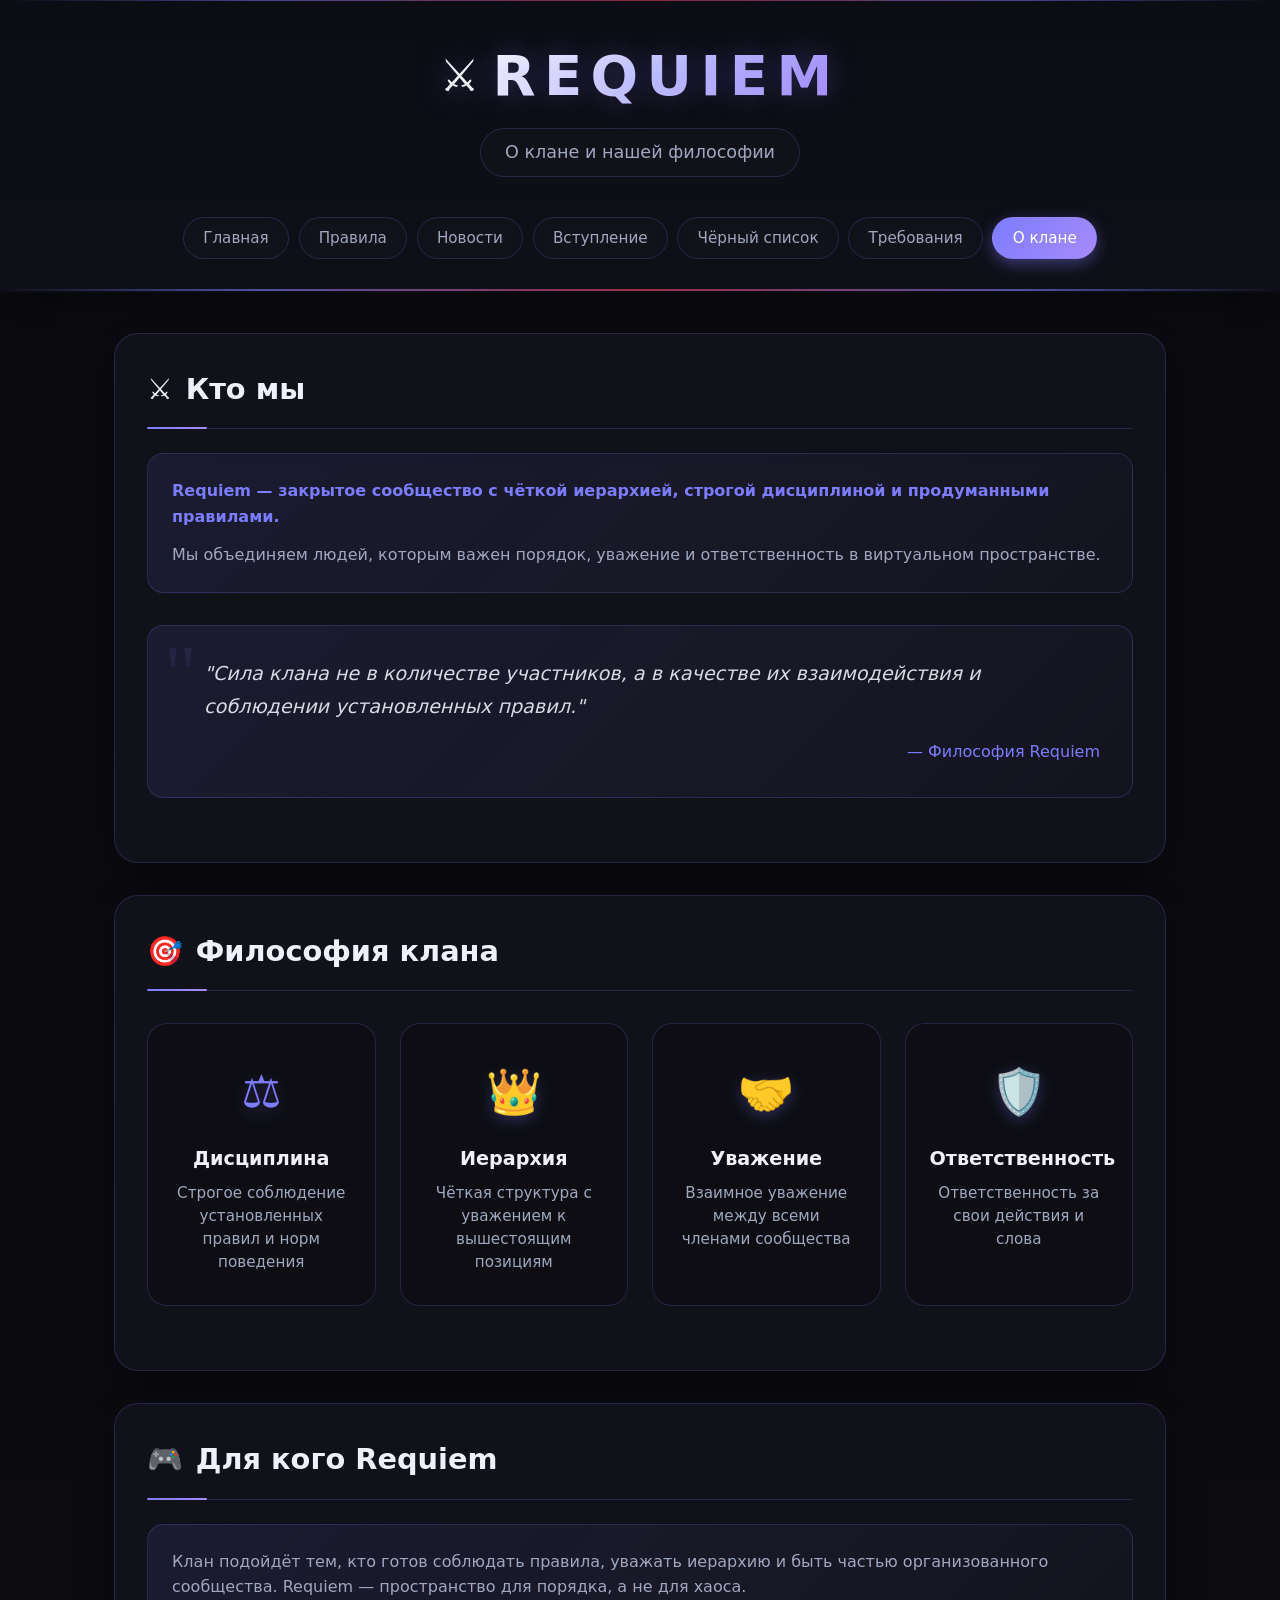
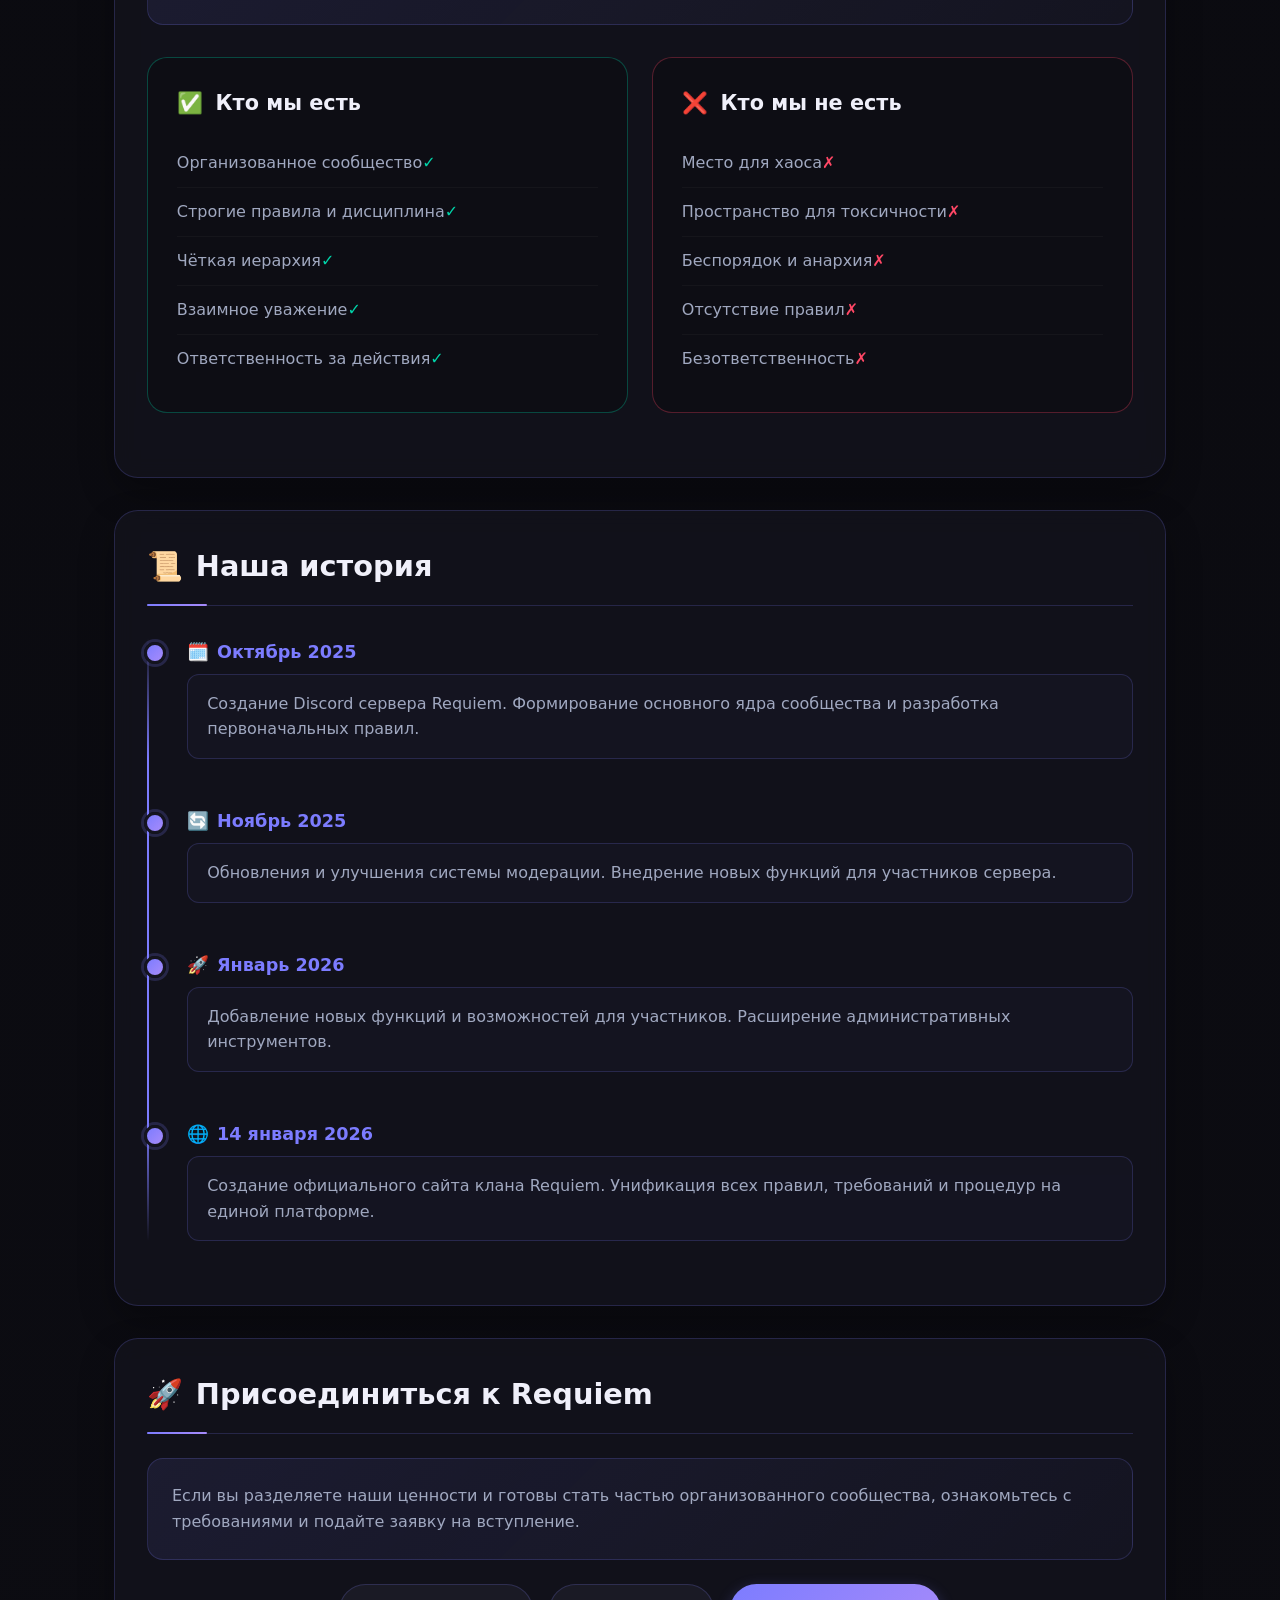
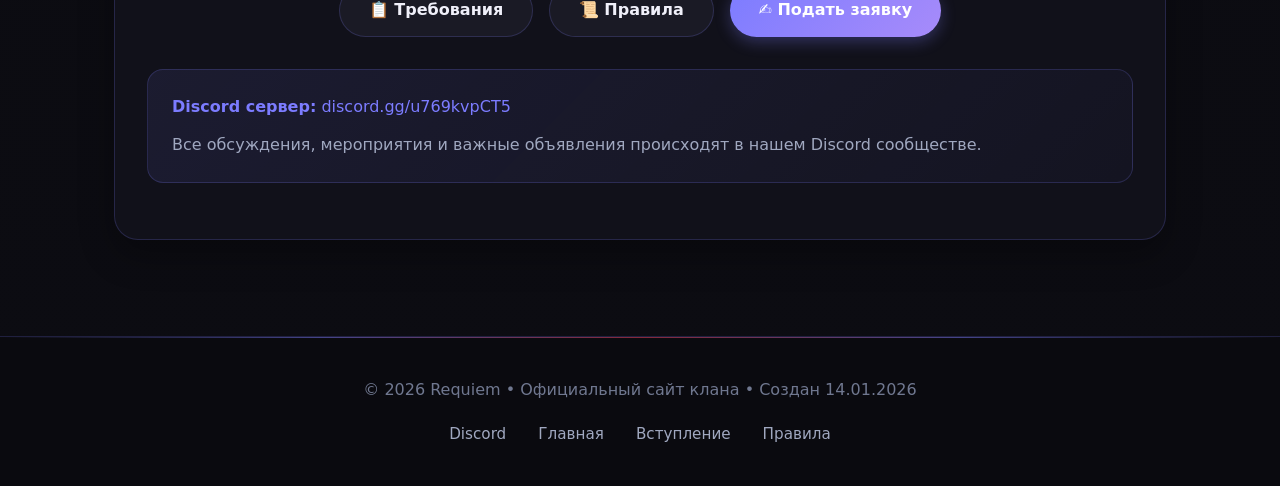
==== about.html @ b2c825d6 "Add files via upload" ====
<!DOCTYPE html>
<html lang="ru">
<head>
  <meta charset="UTF-8" />
  <meta name="viewport" content="width=device-width, initial-scale=1.0" />
  <title>О клане • Requiem</title>
  <meta name="description" content="Информация о клане Requiem" />
  <style>
    /* ===== ОСНОВНЫЕ ПЕРЕМЕННЫЕ ===== */
    :root {
      --bg-primary: #0a0a0f;
      --bg-secondary: #0d0d12;
      --card-bg: #14141f;
      --text-primary: #f0f0fa;
      --text-secondary: #a0a8c0;
      --text-muted: #707890;
      --accent: #7c7cff;
      --accent-hover: #6b6bff;
      --danger: #ff4766;
      --warning: #ffb347;
      --success: #00d4aa;
      --info: #47b5ff;
      --gradient-accent: linear-gradient(135deg, #7c7cff, #a78bfa);
      --gradient-accent-wide: linear-gradient(90deg, #7c7cff, #a78bfa, #ff7cff);
      --border-color: rgba(124, 124, 255, 0.2);
      --border-subtle: rgba(255, 255, 255, 0.05);
    }

    /* ===== СБРОС ===== */
    * {
      margin: 0;
      padding: 0;
      box-sizing: border-box;
    }

    body {
      font-family: 'Inter', system-ui, -apple-system, BlinkMacSystemFont, 'Segoe UI', Roboto, sans-serif;
      background: linear-gradient(180deg, #0a0a0f, #0c0c12);
      color: var(--text-primary);
      line-height: 1.6;
      min-height: 100vh;
    }

    /* ===== УЛУЧШЕННЫЙ HEADER ===== */
    .site-header {
      background: linear-gradient(180deg, #0c0c14 0%, #0f0f18 100%);
      padding: 2.5rem 1rem 2rem;
      position: relative;
      text-align: center;
      border-bottom: 2px solid transparent;
      box-shadow: 0 10px 30px -15px rgba(0, 0, 0, 0.7);
    }

    /* Верхняя линия */
    .site-header::before {
      content: '';
      position: absolute;
      top: 0;
      left: 0;
      right: 0;
      height: 1px;
      background: linear-gradient(90deg, 
        transparent 0%, 
        rgba(124, 124, 255, 0.5) 20%,
        rgba(255, 71, 102, 0.5) 50%,
        rgba(124, 124, 255, 0.5) 80%,
        transparent 100%
      );
      z-index: 2;
    }

    /* Нижняя линия (основная) */
    .site-header::after {
      content: '';
      position: absolute;
      bottom: 0;
      left: 0;
      right: 0;
      height: 2px;
      background: linear-gradient(90deg, 
        transparent 0%,
        #7c7cff 20%,
        #ff4766 50%,
        #7c7cff 80%,
        transparent 100%
      );
      opacity: 0.6;
      z-index: 2;
    }

    .header-content {
      max-width: 1100px;
      margin: 0 auto;
      position: relative;
      z-index: 3;
    }

    .logo-wrapper {
      display: flex;
      align-items: center;
      justify-content: center;
      gap: 0.8rem;
      margin-bottom: 1rem;
    }

    .logo-icon {
      font-size: 2.8rem;
      filter: drop-shadow(0 0 15px rgba(124, 124, 255, 0.5));
      animation: gentleFloat 4s ease-in-out infinite;
    }

    @keyframes gentleFloat {
      0%, 100% { transform: translateY(0); }
      50% { transform: translateY(-5px); }
    }

    .site-title {
      margin: 0;
      font-size: clamp(2.2rem, 8vw, 3.5rem);
      font-weight: 800;
      letter-spacing: 0.15em;
      text-transform: uppercase;
      background: linear-gradient(135deg, #ffffff, #c0c0ff, #a78bfa);
      -webkit-background-clip: text;
      -webkit-text-fill-color: transparent;
      background-clip: text;
      text-shadow: 0 0 30px rgba(124, 124, 255, 0.3);
      line-height: 1.2;
    }

    .header-tagline {
      color: var(--text-secondary);
      font-size: 1.1rem;
      max-width: 600px;
      margin: 0 auto 1.5rem;
      padding: 0.6rem 1.5rem;
      background: rgba(20, 20, 31, 0.6);
      border-radius: 30px;
      border: 1px solid var(--border-color);
      backdrop-filter: blur(5px);
      display: inline-block;
    }

    /* ===== НАВИГАЦИЯ ===== */
    .main-nav {
      display: flex;
      justify-content: center;
      gap: 0.6rem;
      flex-wrap: wrap;
      margin-top: 1rem;
    }

    .nav-link {
      color: var(--text-secondary);
      text-decoration: none;
      padding: 0.5rem 1.2rem;
      border-radius: 25px;
      background: rgba(20, 20, 31, 0.6);
      border: 1px solid var(--border-color);
      font-weight: 500;
      font-size: 0.95rem;
      transition: all 0.2s ease;
      backdrop-filter: blur(5px);
    }

    .nav-link:hover {
      background: rgba(124, 124, 255, 0.15);
      border-color: var(--accent);
      color: white;
      transform: translateY(-2px);
    }

    .nav-link.active {
      background: var(--gradient-accent);
      color: white;
      border-color: transparent;
      box-shadow: 0 5px 15px rgba(124, 124, 255, 0.4);
    }

    /* ===== ОСНОВНОЙ КОНТЕЙНЕР ===== */
    .container {
      max-width: 1100px;
      margin: 0 auto;
      padding: 2.5rem 1.5rem 4rem;
    }

    /* ===== КАРТОЧКИ ===== */
    .card {
      background: rgba(20, 20, 31, 0.7);
      backdrop-filter: blur(10px);
      border-radius: 24px;
      padding: 2rem;
      margin-bottom: 2rem;
      border: 1px solid var(--border-color);
      box-shadow: 0 15px 35px rgba(0, 0, 0, 0.3);
      transition: transform 0.2s ease, box-shadow 0.2s ease;
      position: relative;
      overflow: hidden;
    }

    /* Верхняя линия карточки */
    .card::before {
      content: '';
      position: absolute;
      top: 0;
      left: 0;
      right: 0;
      height: 2px;
      background: var(--gradient-accent);
      opacity: 0;
      transition: opacity 0.2s ease;
    }

    .card:hover {
      transform: translateY(-4px);
      box-shadow: 0 20px 40px rgba(0, 0, 0, 0.4);
      border-color: rgba(124, 124, 255, 0.3);
    }

    .card:hover::before {
      opacity: 1;
    }

    .card-title {
      margin: 0 0 1.5rem 0;
      font-size: 1.8rem;
      display: flex;
      align-items: center;
      gap: 0.8rem;
      padding-bottom: 1rem;
      border-bottom: 1px solid var(--border-color);
      position: relative;
    }

    .card-title::after {
      content: '';
      position: absolute;
      bottom: -1px;
      left: 0;
      width: 60px;
      height: 2px;
      background: var(--gradient-accent);
      border-radius: 2px;
    }

    /* ===== ЦИТАТЫ ===== */
    .quote-box {
      background: linear-gradient(135deg, rgba(124, 124, 255, 0.1), rgba(124, 124, 255, 0.03));
      border-left: 4px solid var(--accent);
      padding: 2rem;
      border-radius: 16px;
      margin: 2rem 0;
      border: 1px solid var(--border-color);
      position: relative;
    }

    .quote-box::before {
      content: '"';
      position: absolute;
      top: 0.5rem;
      left: 1rem;
      font-size: 5rem;
      color: rgba(124, 124, 255, 0.1);
      font-family: Georgia, serif;
      line-height: 1;
    }

    .quote-text {
      color: rgba(240, 240, 250, 0.9);
      line-height: 1.7;
      margin: 0 0 1rem 0;
      font-style: italic;
      font-size: 1.2rem;
      position: relative;
      z-index: 1;
      padding-left: 1.5rem;
    }

    .quote-author {
      color: var(--accent);
      text-align: right;
      margin-top: 0.5rem;
      font-weight: 500;
      display: flex;
      align-items: center;
      justify-content: flex-end;
      gap: 0.5rem;
    }

    /* ===== ЦЕННОСТИ ===== */
    .values-grid {
      display: grid;
      grid-template-columns: repeat(auto-fit, minmax(220px, 1fr));
      gap: 1.5rem;
      margin: 2rem 0;
    }

    .value-item {
      background: rgba(0, 0, 0, 0.2);
      padding: 2rem 1.5rem;
      border-radius: 20px;
      text-align: center;
      border: 1px solid var(--border-color);
      transition: all 0.2s ease;
    }

    .value-item:hover {
      transform: translateY(-5px);
      border-color: var(--accent);
      box-shadow: 0 10px 25px rgba(124, 124, 255, 0.15);
    }

    .value-icon {
      font-size: 2.8rem;
      margin-bottom: 1rem;
      color: var(--accent);
      display: block;
      filter: drop-shadow(0 4px 8px rgba(124, 124, 255, 0.3));
    }

    .value-title {
      font-weight: 600;
      color: var(--text-primary);
      margin-bottom: 0.5rem;
      font-size: 1.2rem;
    }

    .value-description {
      color: var(--text-secondary);
      font-size: 0.95rem;
      margin: 0;
      line-height: 1.5;
    }

    /* ===== ИДЕНТИЧНОСТЬ ===== */
    .identity-lists {
      display: grid;
      grid-template-columns: repeat(auto-fit, minmax(280px, 1fr));
      gap: 1.5rem;
      margin: 2rem 0;
    }

    .identity-section {
      background: rgba(0, 0, 0, 0.2);
      padding: 1.8rem;
      border-radius: 20px;
      border: 1px solid;
      transition: transform 0.2s ease;
    }

    .identity-section:nth-child(1) {
      border-color: rgba(0, 212, 170, 0.3);
    }

    .identity-section:nth-child(2) {
      border-color: rgba(255, 71, 102, 0.3);
    }

    .identity-section:hover {
      transform: translateY(-3px);
    }

    .identity-section-title {
      font-weight: 600;
      color: var(--text-primary);
      margin-bottom: 1.2rem;
      font-size: 1.3rem;
      display: flex;
      align-items: center;
      gap: 0.8rem;
    }

    .identity-list {
      list-style: none;
    }

    .identity-item {
      display: flex;
      align-items: center;
      padding: 0.7rem 0;
      color: var(--text-secondary);
      border-bottom: 1px solid rgba(255, 255, 255, 0.03);
    }

    .identity-item:last-child {
      border-bottom: none;
    }

    .identity-item::after {
      content: '✓';
      color: var(--success);
      margin-right: 0.8rem;
      font-weight: bold;
      font-size: 1rem;
    }

    .identity-item.not::after {
      content: '✗';
      color: var(--danger);
    }

    /* ===== ТАЙМЛАЙН ===== */
    .timeline {
      position: relative;
      padding-left: 2.5rem;
      margin: 2rem 0;
    }

    .timeline::before {
      content: '';
      position: absolute;
      left: 0;
      top: 0;
      bottom: 0;
      width: 2px;
      background: linear-gradient(to bottom, 
        transparent, 
        var(--accent) 20%, 
        var(--accent) 80%, 
        transparent);
      border-radius: 2px;
    }

    .timeline-item {
      position: relative;
      margin-bottom: 2rem;
      padding-bottom: 1rem;
    }

    .timeline-item:last-child {
      margin-bottom: 0;
      padding-bottom: 0;
    }

    .timeline-item::before {
      content: '';
      position: absolute;
      left: -2.7rem;
      top: 0.3rem;
      width: 16px;
      height: 16px;
      background: var(--gradient-accent);
      border-radius: 50%;
      border: 3px solid var(--card-bg);
      box-shadow: 0 0 0 3px rgba(124, 124, 255, 0.2);
    }

    .timeline-date {
      color: var(--accent);
      font-weight: 600;
      margin-bottom: 0.5rem;
      font-size: 1.1rem;
      display: flex;
      align-items: center;
      gap: 0.5rem;
    }

    .timeline-content {
      color: var(--text-secondary);
      line-height: 1.6;
      background: rgba(124, 124, 255, 0.03);
      padding: 1rem 1.2rem;
      border-radius: 12px;
      border: 1px solid var(--border-color);
    }

    /* ===== ИНФО-БЛОКИ ===== */
    .info-box {
      background: linear-gradient(135deg, rgba(124, 124, 255, 0.1), rgba(124, 124, 255, 0.03));
      border-left: 4px solid var(--accent);
      padding: 1.5rem;
      border-radius: 16px;
      margin: 1.5rem 0;
      border: 1px solid var(--border-color);
    }

    .info-box p {
      margin: 0 0 0.8rem 0;
      color: var(--text-secondary);
    }

    .info-box p:last-child {
      margin-bottom: 0;
    }

    .info-box strong {
      color: var(--accent);
    }

    /* ===== КНОПКИ ===== */
    .btn-group {
      display: flex;
      gap: 1rem;
      margin-top: 1.5rem;
      flex-wrap: wrap;
      justify-content: center;
    }

    .btn {
      display: inline-flex;
      align-items: center;
      gap: 0.6rem;
      padding: 0.8rem 1.8rem;
      border-radius: 30px;
      text-decoration: none;
      font-weight: 600;
      transition: all 0.2s ease;
      background: var(--gradient-accent);
      color: white;
      border: none;
      box-shadow: 0 5px 15px rgba(124, 124, 255, 0.3);
    }

    .btn-secondary {
      background: rgba(30, 30, 40, 0.8);
      border: 1px solid var(--border-color);
      box-shadow: none;
      color: var(--text-primary);
    }

    .btn:hover {
      transform: translateY(-2px);
      box-shadow: 0 8px 20px rgba(124, 124, 255, 0.4);
    }

    .btn-secondary:hover {
      background: rgba(124, 124, 255, 0.1);
      border-color: var(--accent);
    }

    /* ===== ПРОГРЕСС-БАР ===== */
    .progress-bar {
      position: fixed;
      top: 0;
      left: 0;
      width: 0%;
      height: 3px;
      background: linear-gradient(90deg, #7c7cff, #ff4766, #7c7cff);
      z-index: 1000;
      transition: width 0.1s ease;
    }

    /* ===== КНОПКА НАВЕРХ ===== */
    .scroll-top {
      position: fixed;
      bottom: 30px;
      right: 30px;
      width: 50px;
      height: 50px;
      background: var(--gradient-accent);
      border-radius: 50%;
      display: flex;
      align-items: center;
      justify-content: center;
      color: white;
      cursor: pointer;
      opacity: 0;
      visibility: hidden;
      transition: all 0.2s ease;
      box-shadow: 0 5px 20px rgba(124, 124, 255, 0.3);
      z-index: 100;
      font-size: 1.3rem;
    }

    .scroll-top.visible {
      opacity: 1;
      visibility: visible;
    }

    .scroll-top:hover {
      transform: scale(1.1);
    }

    /* ===== ФУТЕР ===== */
    .footer {
      text-align: center;
      padding: 2.5rem 1rem;
      border-top: 1px solid var(--border-color);
      background: rgba(10, 10, 15, 0.8);
      backdrop-filter: blur(10px);
      position: relative;
    }

    .footer::before {
      content: '';
      position: absolute;
      top: 0;
      left: 0;
      right: 0;
      height: 1px;
      background: linear-gradient(90deg, 
        transparent, 
        rgba(124, 124, 255, 0.5), 
        rgba(255, 71, 102, 0.5), 
        rgba(124, 124, 255, 0.5), 
        transparent
      );
    }

    .footer-text {
      color: var(--text-muted);
      margin-bottom: 1.2rem;
    }

    .footer-links {
      display: flex;
      justify-content: center;
      gap: 2rem;
      flex-wrap: wrap;
    }

    .footer-link {
      color: var(--text-secondary);
      text-decoration: none;
      transition: color 0.2s ease;
      font-size: 0.95rem;
    }

    .footer-link:hover {
      color: var(--accent);
    }

    /* ===== АНИМАЦИИ ===== */
    @keyframes fadeInUp {
      from {
        opacity: 0;
        transform: translateY(20px);
      }
      to {
        opacity: 1;
        transform: translateY(0);
      }
    }

    .fade-in {
      opacity: 0;
      animation: fadeInUp 0.6s ease forwards;
    }

    .delay-1 { animation-delay: 0.1s; }
    .delay-2 { animation-delay: 0.2s; }
    .delay-3 { animation-delay: 0.3s; }
    .delay-4 { animation-delay: 0.4s; }
    .delay-5 { animation-delay: 0.5s; }

    /* ===== МЕДИА-ЗАПРОСЫ ===== */
    @media (max-width: 768px) {
      .site-header {
        padding: 2rem 1rem 1.5rem;
      }

      .logo-icon {
        font-size: 2.2rem;
      }

      .site-title {
        font-size: 2.2rem;
      }

      .header-tagline {
        font-size: 1rem;
        padding: 0.5rem 1rem;
      }

      .nav-link {
        padding: 0.4rem 0.9rem;
        font-size: 0.85rem;
      }

      .container {
        padding: 1.5rem 1rem 3rem;
      }

      .card {
        padding: 1.5rem;
      }

      .card-title {
        font-size: 1.5rem;
      }

      .values-grid {
        grid-template-columns: 1fr;
      }

      .identity-lists {
        grid-template-columns: 1fr;
      }

      .timeline {
        padding-left: 2rem;
      }

      .timeline-item::before {
        left: -2.2rem;
        width: 14px;
        height: 14px;
      }

      .btn-group {
        flex-direction: column;
        align-items: stretch;
      }

      .btn {
        justify-content: center;
      }

      .scroll-top {
        bottom: 20px;
        right: 20px;
        width: 45px;
        height: 45px;
        font-size: 1.2rem;
      }
    }

    @media (max-width: 480px) {
      .site-title {
        font-size: 1.8rem;
        letter-spacing: 0.1em;
      }

      .logo-icon {
        font-size: 2rem;
      }

      .nav-link {
        padding: 0.3rem 0.7rem;
        font-size: 0.75rem;
      }

      .quote-text {
        font-size: 1rem;
        padding-left: 1rem;
      }

      .value-icon {
        font-size: 2.4rem;
      }
    }
  </style>
</head>
<body>
  <!-- Прогресс-бар -->
  <div class="progress-bar" id="progressBar"></div>

  <!-- Кнопка наверх -->
  <div class="scroll-top" id="scrollTop" onclick="scrollToTop()">
    ↑
  </div>

  <!-- ШАПКА -->
  <header class="site-header">
    <div class="header-content">
      <div class="logo-wrapper">
        <span class="logo-icon">⚔️</span>
        <h1 class="site-title">REQUIEM</h1>
      </div>
      
      <div class="header-tagline">
        О клане и нашей философии
      </div>
      
      <nav class="main-nav">
        <a href="index.html" class="nav-link">Главная</a>
        <a href="rules.html" class="nav-link">Правила</a>
        <a href="news.html" class="nav-link">Новости</a>
        <a href="join.html" class="nav-link">Вступление</a>
        <a href="blacklist.html" class="nav-link">Чёрный список</a>
        <a href="requirements.html" class="nav-link">Требования</a>
        <a href="about.html" class="nav-link active">О клане</a>
      </nav>
    </div>
  </header>

  <!-- ОСНОВНОЙ КОНТЕНТ -->
  <main class="container">
    <!-- Кто мы -->
    <section class="card fade-in delay-1">
      <h2 class="card-title">
        <span>⚔️</span>
        Кто мы
      </h2>
      
      <div class="info-box">
        <p><strong>Requiem — закрытое сообщество с чёткой иерархией, строгой дисциплиной и продуманными правилами.</strong></p>
        <p>Мы объединяем людей, которым важен порядок, уважение и ответственность в виртуальном пространстве.</p>
      </div>
      
      <div class="quote-box">
        <p class="quote-text">
          "Сила клана не в количестве участников, а в качестве их взаимодействия и соблюдении установленных правил."
        </p>
        <div class="quote-author">— Философия Requiem</div>
      </div>
    </section>

    <!-- Философия клана -->
    <section class="card fade-in delay-2">
      <h2 class="card-title">
        <span>🎯</span>
        Философия клана
      </h2>
      
      <div class="values-grid">
        <div class="value-item">
          <span class="value-icon">⚖️</span>
          <div class="value-title">Дисциплина</div>
          <p class="value-description">Строгое соблюдение установленных правил и норм поведения</p>
        </div>
        
        <div class="value-item">
          <span class="value-icon">👑</span>
          <div class="value-title">Иерархия</div>
          <p class="value-description">Чёткая структура с уважением к вышестоящим позициям</p>
        </div>
        
        <div class="value-item">
          <span class="value-icon">🤝</span>
          <div class="value-title">Уважение</div>
          <p class="value-description">Взаимное уважение между всеми членами сообщества</p>
        </div>
        
        <div class="value-item">
          <span class="value-icon">🛡️</span>
          <div class="value-title">Ответственность</div>
          <p class="value-description">Ответственность за свои действия и слова</p>
        </div>
      </div>
    </section>

    <!-- Для кого Requiem -->
    <section class="card fade-in delay-3">
      <h2 class="card-title">
        <span>🎮</span>
        Для кого Requiem
      </h2>
      
      <div class="info-box">
        <p>Клан подойдёт тем, кто готов соблюдать правила, уважать иерархию и быть частью организованного сообщества. Requiem — пространство для порядка, а не для хаоса.</p>
      </div>
      
      <div class="identity-lists">
        <div class="identity-section">
          <div class="identity-section-title">
            <span style="color: var(--success);">✅</span>
            Кто мы есть
          </div>
          <ul class="identity-list">
            <li class="identity-item">Организованное сообщество</li>
            <li class="identity-item">Строгие правила и дисциплина</li>
            <li class="identity-item">Чёткая иерархия</li>
            <li class="identity-item">Взаимное уважение</li>
            <li class="identity-item">Ответственность за действия</li>
          </ul>
        </div>
        
        <div class="identity-section">
          <div class="identity-section-title">
            <span style="color: var(--danger);">❌</span>
            Кто мы не есть
          </div>
          <ul class="identity-list">
            <li class="identity-item not">Место для хаоса</li>
            <li class="identity-item not">Пространство для токсичности</li>
            <li class="identity-item not">Беспорядок и анархия</li>
            <li class="identity-item not">Отсутствие правил</li>
            <li class="identity-item not">Безответственность</li>
          </ul>
        </div>
      </div>
    </section>

    <!-- История клана -->
    <section class="card fade-in delay-4">
      <h2 class="card-title">
        <span>📜</span>
        Наша история
      </h2>
      
      <div class="timeline">
        <div class="timeline-item">
          <div class="timeline-date">
            <span>🗓️</span>
            Октябрь 2025
          </div>
          <div class="timeline-content">Создание Discord сервера Requiem. Формирование основного ядра сообщества и разработка первоначальных правил.</div>
        </div>
        
        <div class="timeline-item">
          <div class="timeline-date">
            <span>🔄</span>
            Ноябрь 2025
          </div>
          <div class="timeline-content">Обновления и улучшения системы модерации. Внедрение новых функций для участников сервера.</div>
        </div>
        
        <div class="timeline-item">
          <div class="timeline-date">
            <span>🚀</span>
            Январь 2026
          </div>
          <div class="timeline-content">Добавление новых функций и возможностей для участников. Расширение административных инструментов.</div>
        </div>
        
        <div class="timeline-item">
          <div class="timeline-date">
            <span>🌐</span>
            14 января 2026
          </div>
          <div class="timeline-content">Создание официального сайта клана Requiem. Унификация всех правил, требований и процедур на единой платформе.</div>
        </div>
      </div>
    </section>

    <!-- Присоединиться -->
    <section class="card fade-in delay-5">
      <h2 class="card-title">
        <span>🚀</span>
        Присоединиться к Requiem
      </h2>
      
      <div class="info-box">
        <p>Если вы разделяете наши ценности и готовы стать частью организованного сообщества, ознакомьтесь с требованиями и подайте заявку на вступление.</p>
      </div>
      
      <div class="btn-group">
        <a href="requirements.html" class="btn-secondary btn">
          📋 Требования
        </a>
        
        <a href="rules.html" class="btn-secondary btn">
          📜 Правила
        </a>
        
        <a href="join.html" class="btn">
          ✍️ Подать заявку
        </a>
      </div>
      
      <div class="info-box" style="margin-top: 2rem;">
        <p><strong>Discord сервер:</strong> <a href="https://discord.gg/u769kvpCT5" target="_blank" style="color: var(--accent); text-decoration: none;">discord.gg/u769kvpCT5</a></p>
        <p>Все обсуждения, мероприятия и важные объявления происходят в нашем Discord сообществе.</p>
      </div>
    </section>
  </main>

  <!-- ФУТЕР -->
  <footer class="footer">
    <div class="footer-text">
      © 2026 Requiem • Официальный сайт клана • Создан 14.01.2026
    </div>
    <div class="footer-links">
      <a href="https://discord.gg/u769kvpCT5" target="_blank" class="footer-link">Discord</a>
      <a href="index.html" class="footer-link">Главная</a>
      <a href="join.html" class="footer-link">Вступление</a>
      <a href="rules.html" class="footer-link">Правила</a>
    </div>
  </footer>

  <script>
    // Прогресс-бар
    const progressBar = document.getElementById('progressBar');
    const scrollTop = document.getElementById('scrollTop');
    
    window.addEventListener('scroll', () => {
      const winScroll = document.documentElement.scrollTop;
      const height = document.documentElement.scrollHeight - document.documentElement.clientHeight;
      const scrolled = (winScroll / height) * 100;
      
      progressBar.style.width = scrolled + '%';
      
      // Кнопка наверх
      if (winScroll > 300) {
        scrollTop.classList.add('visible');
      } else {
        scrollTop.classList.remove('visible');
      }
    });

    // Прокрутка наверх
    function scrollToTop() {
      window.scrollTo({
        top: 0,
        behavior: 'smooth'
      });
    }

    // Анимация таймлайна при скролле
    const timelineItems = document.querySelectorAll('.timeline-item');
    
    const observer = new IntersectionObserver((entries) => {
      entries.forEach(entry => {
        if (entry.isIntersecting) {
          entry.target.style.opacity = '1';
          entry.target.style.transform = 'translateX(0)';
        }
      });
    }, { threshold: 0.2 });

    timelineItems.forEach(item => {
      item.style.opacity = '0';
      item.style.transform = 'translateX(-10px)';
      item.style.transition = 'all 0.4s ease';
      observer.observe(item);
    });

    // Подсветка активной ссылки
    document.addEventListener('DOMContentLoaded', () => {
      const currentPage = window.location.pathname.split('/').pop() || 'about.html';
      const navLinks = document.querySelectorAll('.nav-link');
      
      navLinks.forEach(link => {
        if (link.getAttribute('href') === currentPage) {
          link.classList.add('active');
        }
      });
    });
  </script>
</body>
</html>
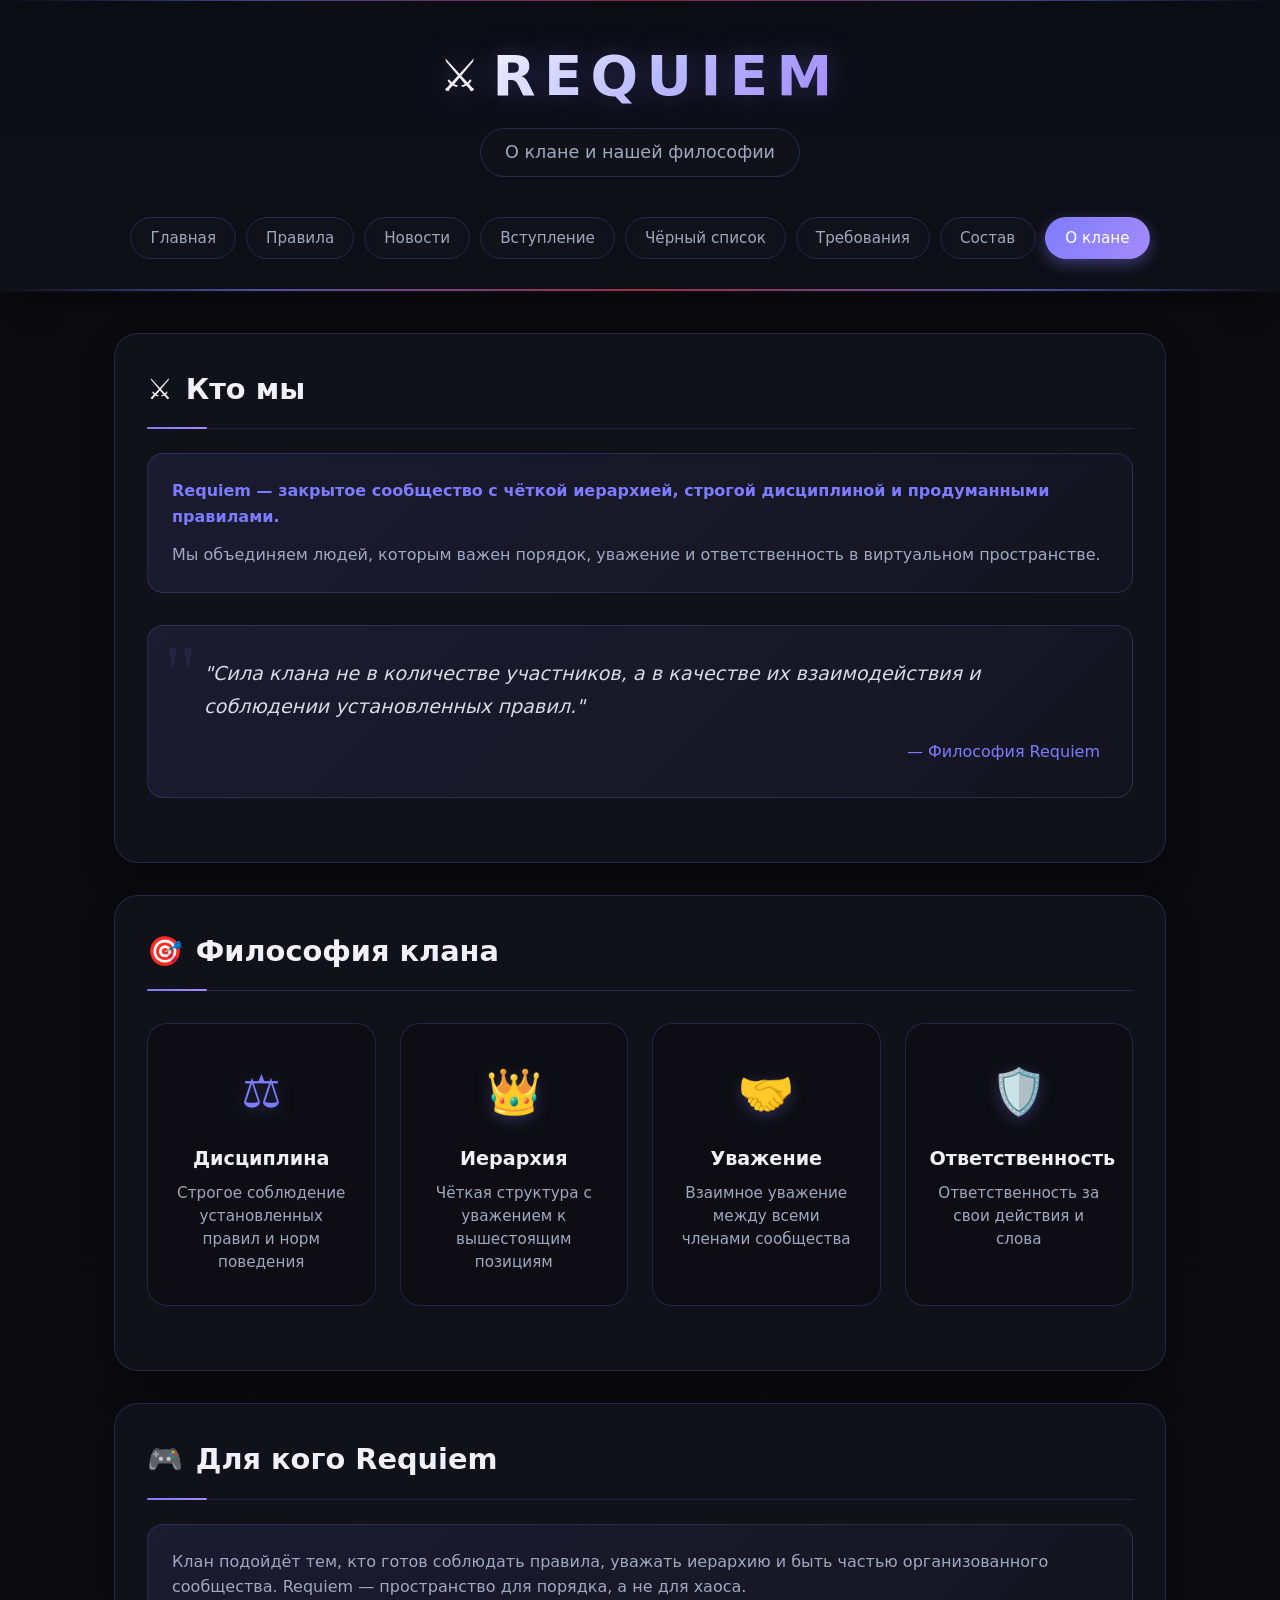
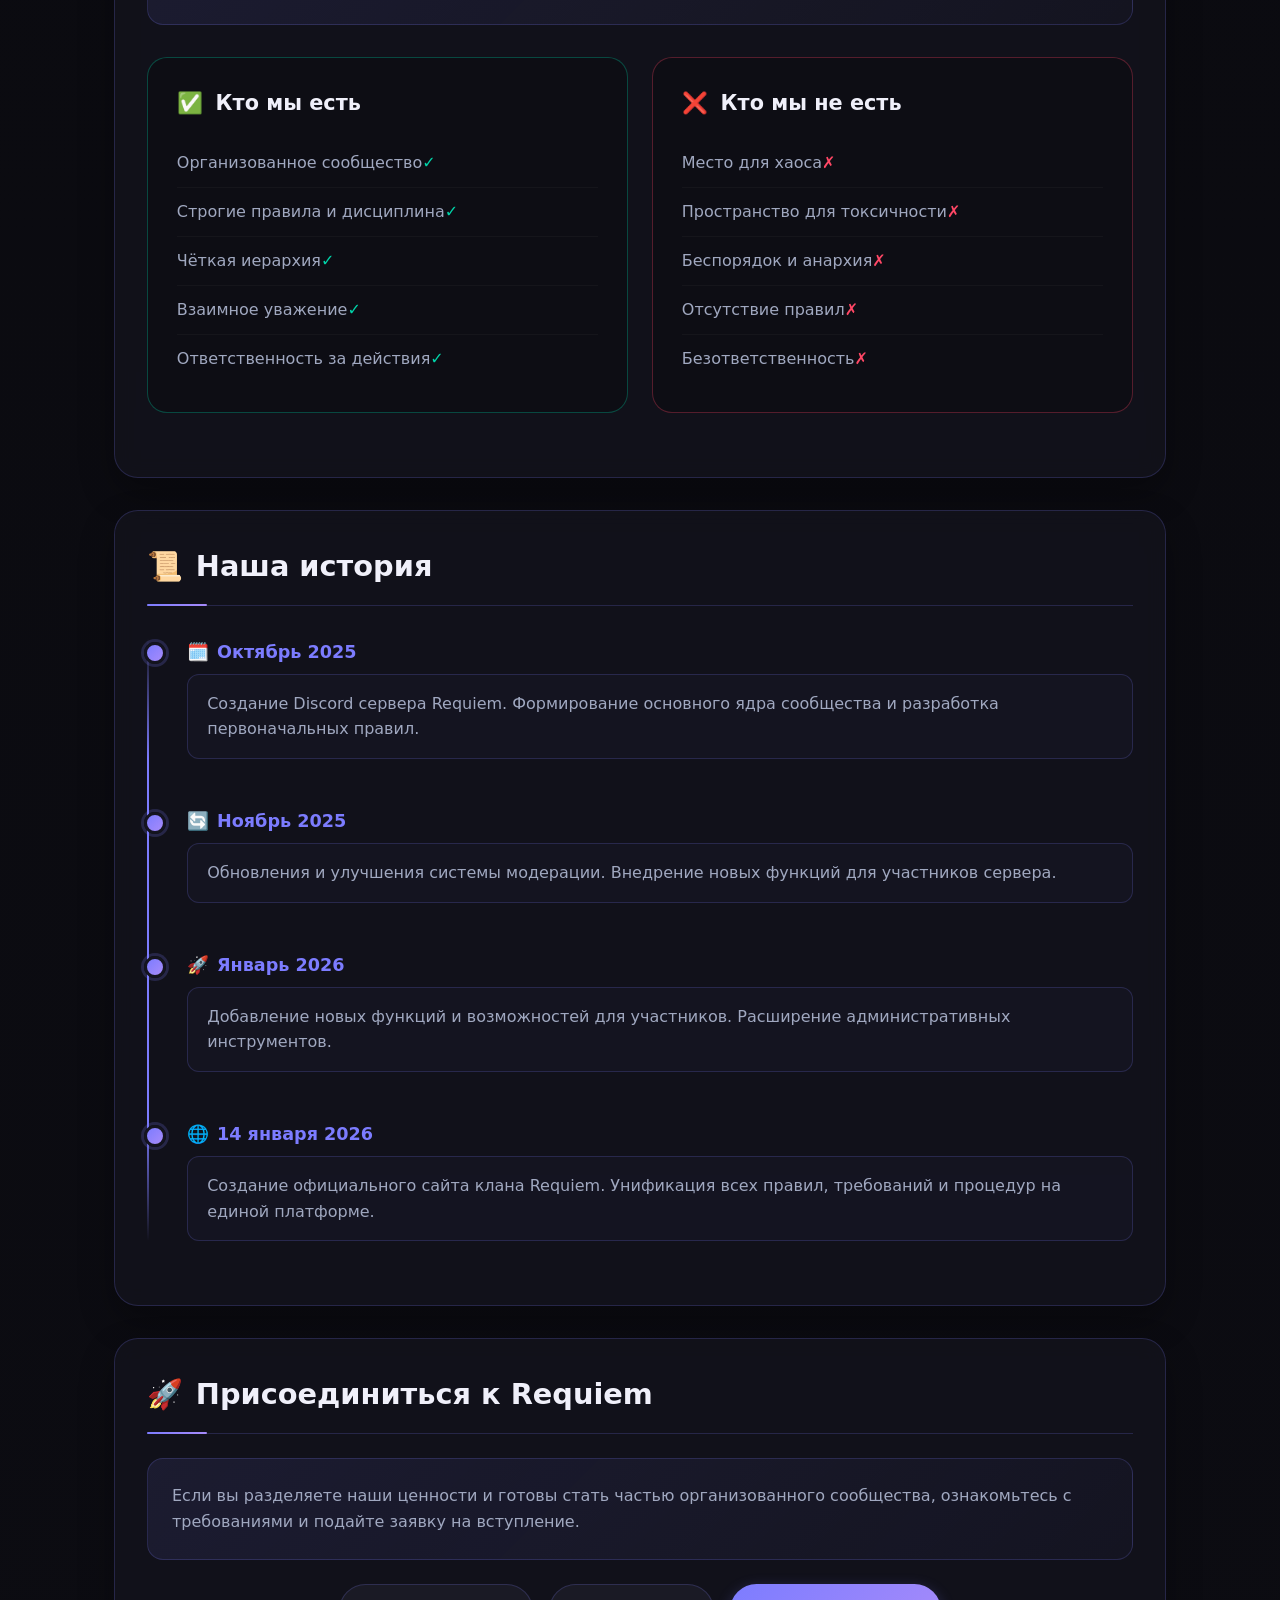
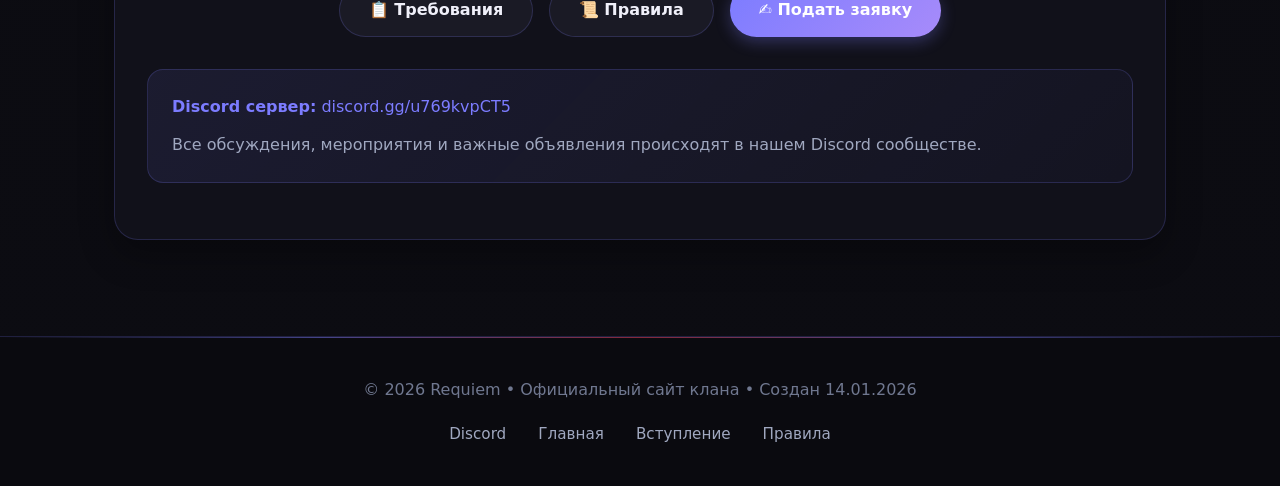
==== commit f51e0fa6: "Add files via upload" ====
--- a/about.html
+++ b/about.html
@@ -1,1022 +1,1023 @@
-<!DOCTYPE html>
-<html lang="ru">
-<head>
-  <meta charset="UTF-8" />
-  <meta name="viewport" content="width=device-width, initial-scale=1.0" />
-  <title>О клане • Requiem</title>
-  <meta name="description" content="Информация о клане Requiem" />
-  <style>
-    /* ===== ОСНОВНЫЕ ПЕРЕМЕННЫЕ ===== */
-    :root {
-      --bg-primary: #0a0a0f;
-      --bg-secondary: #0d0d12;
-      --card-bg: #14141f;
-      --text-primary: #f0f0fa;
-      --text-secondary: #a0a8c0;
-      --text-muted: #707890;
-      --accent: #7c7cff;
-      --accent-hover: #6b6bff;
-      --danger: #ff4766;
-      --warning: #ffb347;
-      --success: #00d4aa;
-      --info: #47b5ff;
-      --gradient-accent: linear-gradient(135deg, #7c7cff, #a78bfa);
-      --gradient-accent-wide: linear-gradient(90deg, #7c7cff, #a78bfa, #ff7cff);
-      --border-color: rgba(124, 124, 255, 0.2);
-      --border-subtle: rgba(255, 255, 255, 0.05);
-    }
-
-    /* ===== СБРОС ===== */
-    * {
-      margin: 0;
-      padding: 0;
-      box-sizing: border-box;
-    }
-
-    body {
-      font-family: 'Inter', system-ui, -apple-system, BlinkMacSystemFont, 'Segoe UI', Roboto, sans-serif;
-      background: linear-gradient(180deg, #0a0a0f, #0c0c12);
-      color: var(--text-primary);
-      line-height: 1.6;
-      min-height: 100vh;
-    }
-
-    /* ===== УЛУЧШЕННЫЙ HEADER ===== */
-    .site-header {
-      background: linear-gradient(180deg, #0c0c14 0%, #0f0f18 100%);
-      padding: 2.5rem 1rem 2rem;
-      position: relative;
-      text-align: center;
-      border-bottom: 2px solid transparent;
-      box-shadow: 0 10px 30px -15px rgba(0, 0, 0, 0.7);
-    }
-
-    /* Верхняя линия */
-    .site-header::before {
-      content: '';
-      position: absolute;
-      top: 0;
-      left: 0;
-      right: 0;
-      height: 1px;
-      background: linear-gradient(90deg, 
-        transparent 0%, 
-        rgba(124, 124, 255, 0.5) 20%,
-        rgba(255, 71, 102, 0.5) 50%,
-        rgba(124, 124, 255, 0.5) 80%,
-        transparent 100%
-      );
-      z-index: 2;
-    }
-
-    /* Нижняя линия (основная) */
-    .site-header::after {
-      content: '';
-      position: absolute;
-      bottom: 0;
-      left: 0;
-      right: 0;
-      height: 2px;
-      background: linear-gradient(90deg, 
-        transparent 0%,
-        #7c7cff 20%,
-        #ff4766 50%,
-        #7c7cff 80%,
-        transparent 100%
-      );
-      opacity: 0.6;
-      z-index: 2;
-    }
-
-    .header-content {
-      max-width: 1100px;
-      margin: 0 auto;
-      position: relative;
-      z-index: 3;
-    }
-
-    .logo-wrapper {
-      display: flex;
-      align-items: center;
-      justify-content: center;
-      gap: 0.8rem;
-      margin-bottom: 1rem;
-    }
-
-    .logo-icon {
-      font-size: 2.8rem;
-      filter: drop-shadow(0 0 15px rgba(124, 124, 255, 0.5));
-      animation: gentleFloat 4s ease-in-out infinite;
-    }
-
-    @keyframes gentleFloat {
-      0%, 100% { transform: translateY(0); }
-      50% { transform: translateY(-5px); }
-    }
-
-    .site-title {
-      margin: 0;
-      font-size: clamp(2.2rem, 8vw, 3.5rem);
-      font-weight: 800;
-      letter-spacing: 0.15em;
-      text-transform: uppercase;
-      background: linear-gradient(135deg, #ffffff, #c0c0ff, #a78bfa);
-      -webkit-background-clip: text;
-      -webkit-text-fill-color: transparent;
-      background-clip: text;
-      text-shadow: 0 0 30px rgba(124, 124, 255, 0.3);
-      line-height: 1.2;
-    }
-
-    .header-tagline {
-      color: var(--text-secondary);
-      font-size: 1.1rem;
-      max-width: 600px;
-      margin: 0 auto 1.5rem;
-      padding: 0.6rem 1.5rem;
-      background: rgba(20, 20, 31, 0.6);
-      border-radius: 30px;
-      border: 1px solid var(--border-color);
-      backdrop-filter: blur(5px);
-      display: inline-block;
-    }
-
-    /* ===== НАВИГАЦИЯ ===== */
-    .main-nav {
-      display: flex;
-      justify-content: center;
-      gap: 0.6rem;
-      flex-wrap: wrap;
-      margin-top: 1rem;
-    }
-
-    .nav-link {
-      color: var(--text-secondary);
-      text-decoration: none;
-      padding: 0.5rem 1.2rem;
-      border-radius: 25px;
-      background: rgba(20, 20, 31, 0.6);
-      border: 1px solid var(--border-color);
-      font-weight: 500;
-      font-size: 0.95rem;
-      transition: all 0.2s ease;
-      backdrop-filter: blur(5px);
-    }
-
-    .nav-link:hover {
-      background: rgba(124, 124, 255, 0.15);
-      border-color: var(--accent);
-      color: white;
-      transform: translateY(-2px);
-    }
-
-    .nav-link.active {
-      background: var(--gradient-accent);
-      color: white;
-      border-color: transparent;
-      box-shadow: 0 5px 15px rgba(124, 124, 255, 0.4);
-    }
-
-    /* ===== ОСНОВНОЙ КОНТЕЙНЕР ===== */
-    .container {
-      max-width: 1100px;
-      margin: 0 auto;
-      padding: 2.5rem 1.5rem 4rem;
-    }
-
-    /* ===== КАРТОЧКИ ===== */
-    .card {
-      background: rgba(20, 20, 31, 0.7);
-      backdrop-filter: blur(10px);
-      border-radius: 24px;
-      padding: 2rem;
-      margin-bottom: 2rem;
-      border: 1px solid var(--border-color);
-      box-shadow: 0 15px 35px rgba(0, 0, 0, 0.3);
-      transition: transform 0.2s ease, box-shadow 0.2s ease;
-      position: relative;
-      overflow: hidden;
-    }
-
-    /* Верхняя линия карточки */
-    .card::before {
-      content: '';
-      position: absolute;
-      top: 0;
-      left: 0;
-      right: 0;
-      height: 2px;
-      background: var(--gradient-accent);
-      opacity: 0;
-      transition: opacity 0.2s ease;
-    }
-
-    .card:hover {
-      transform: translateY(-4px);
-      box-shadow: 0 20px 40px rgba(0, 0, 0, 0.4);
-      border-color: rgba(124, 124, 255, 0.3);
-    }
-
-    .card:hover::before {
-      opacity: 1;
-    }
-
-    .card-title {
-      margin: 0 0 1.5rem 0;
-      font-size: 1.8rem;
-      display: flex;
-      align-items: center;
-      gap: 0.8rem;
-      padding-bottom: 1rem;
-      border-bottom: 1px solid var(--border-color);
-      position: relative;
-    }
-
-    .card-title::after {
-      content: '';
-      position: absolute;
-      bottom: -1px;
-      left: 0;
-      width: 60px;
-      height: 2px;
-      background: var(--gradient-accent);
-      border-radius: 2px;
-    }
-
-    /* ===== ЦИТАТЫ ===== */
-    .quote-box {
-      background: linear-gradient(135deg, rgba(124, 124, 255, 0.1), rgba(124, 124, 255, 0.03));
-      border-left: 4px solid var(--accent);
-      padding: 2rem;
-      border-radius: 16px;
-      margin: 2rem 0;
-      border: 1px solid var(--border-color);
-      position: relative;
-    }
-
-    .quote-box::before {
-      content: '"';
-      position: absolute;
-      top: 0.5rem;
-      left: 1rem;
-      font-size: 5rem;
-      color: rgba(124, 124, 255, 0.1);
-      font-family: Georgia, serif;
-      line-height: 1;
-    }
-
-    .quote-text {
-      color: rgba(240, 240, 250, 0.9);
-      line-height: 1.7;
-      margin: 0 0 1rem 0;
-      font-style: italic;
-      font-size: 1.2rem;
-      position: relative;
-      z-index: 1;
-      padding-left: 1.5rem;
-    }
-
-    .quote-author {
-      color: var(--accent);
-      text-align: right;
-      margin-top: 0.5rem;
-      font-weight: 500;
-      display: flex;
-      align-items: center;
-      justify-content: flex-end;
-      gap: 0.5rem;
-    }
-
-    /* ===== ЦЕННОСТИ ===== */
-    .values-grid {
-      display: grid;
-      grid-template-columns: repeat(auto-fit, minmax(220px, 1fr));
-      gap: 1.5rem;
-      margin: 2rem 0;
-    }
-
-    .value-item {
-      background: rgba(0, 0, 0, 0.2);
-      padding: 2rem 1.5rem;
-      border-radius: 20px;
-      text-align: center;
-      border: 1px solid var(--border-color);
-      transition: all 0.2s ease;
-    }
-
-    .value-item:hover {
-      transform: translateY(-5px);
-      border-color: var(--accent);
-      box-shadow: 0 10px 25px rgba(124, 124, 255, 0.15);
-    }
-
-    .value-icon {
-      font-size: 2.8rem;
-      margin-bottom: 1rem;
-      color: var(--accent);
-      display: block;
-      filter: drop-shadow(0 4px 8px rgba(124, 124, 255, 0.3));
-    }
-
-    .value-title {
-      font-weight: 600;
-      color: var(--text-primary);
-      margin-bottom: 0.5rem;
-      font-size: 1.2rem;
-    }
-
-    .value-description {
-      color: var(--text-secondary);
-      font-size: 0.95rem;
-      margin: 0;
-      line-height: 1.5;
-    }
-
-    /* ===== ИДЕНТИЧНОСТЬ ===== */
-    .identity-lists {
-      display: grid;
-      grid-template-columns: repeat(auto-fit, minmax(280px, 1fr));
-      gap: 1.5rem;
-      margin: 2rem 0;
-    }
-
-    .identity-section {
-      background: rgba(0, 0, 0, 0.2);
-      padding: 1.8rem;
-      border-radius: 20px;
-      border: 1px solid;
-      transition: transform 0.2s ease;
-    }
-
-    .identity-section:nth-child(1) {
-      border-color: rgba(0, 212, 170, 0.3);
-    }
-
-    .identity-section:nth-child(2) {
-      border-color: rgba(255, 71, 102, 0.3);
-    }
-
-    .identity-section:hover {
-      transform: translateY(-3px);
-    }
-
-    .identity-section-title {
-      font-weight: 600;
-      color: var(--text-primary);
-      margin-bottom: 1.2rem;
-      font-size: 1.3rem;
-      display: flex;
-      align-items: center;
-      gap: 0.8rem;
-    }
-
-    .identity-list {
-      list-style: none;
-    }
-
-    .identity-item {
-      display: flex;
-      align-items: center;
-      padding: 0.7rem 0;
-      color: var(--text-secondary);
-      border-bottom: 1px solid rgba(255, 255, 255, 0.03);
-    }
-
-    .identity-item:last-child {
-      border-bottom: none;
-    }
-
-    .identity-item::after {
-      content: '✓';
-      color: var(--success);
-      margin-right: 0.8rem;
-      font-weight: bold;
-      font-size: 1rem;
-    }
-
-    .identity-item.not::after {
-      content: '✗';
-      color: var(--danger);
-    }
-
-    /* ===== ТАЙМЛАЙН ===== */
-    .timeline {
-      position: relative;
-      padding-left: 2.5rem;
-      margin: 2rem 0;
-    }
-
-    .timeline::before {
-      content: '';
-      position: absolute;
-      left: 0;
-      top: 0;
-      bottom: 0;
-      width: 2px;
-      background: linear-gradient(to bottom, 
-        transparent, 
-        var(--accent) 20%, 
-        var(--accent) 80%, 
-        transparent);
-      border-radius: 2px;
-    }
-
-    .timeline-item {
-      position: relative;
-      margin-bottom: 2rem;
-      padding-bottom: 1rem;
-    }
-
-    .timeline-item:last-child {
-      margin-bottom: 0;
-      padding-bottom: 0;
-    }
-
-    .timeline-item::before {
-      content: '';
-      position: absolute;
-      left: -2.7rem;
-      top: 0.3rem;
-      width: 16px;
-      height: 16px;
-      background: var(--gradient-accent);
-      border-radius: 50%;
-      border: 3px solid var(--card-bg);
-      box-shadow: 0 0 0 3px rgba(124, 124, 255, 0.2);
-    }
-
-    .timeline-date {
-      color: var(--accent);
-      font-weight: 600;
-      margin-bottom: 0.5rem;
-      font-size: 1.1rem;
-      display: flex;
-      align-items: center;
-      gap: 0.5rem;
-    }
-
-    .timeline-content {
-      color: var(--text-secondary);
-      line-height: 1.6;
-      background: rgba(124, 124, 255, 0.03);
-      padding: 1rem 1.2rem;
-      border-radius: 12px;
-      border: 1px solid var(--border-color);
-    }
-
-    /* ===== ИНФО-БЛОКИ ===== */
-    .info-box {
-      background: linear-gradient(135deg, rgba(124, 124, 255, 0.1), rgba(124, 124, 255, 0.03));
-      border-left: 4px solid var(--accent);
-      padding: 1.5rem;
-      border-radius: 16px;
-      margin: 1.5rem 0;
-      border: 1px solid var(--border-color);
-    }
-
-    .info-box p {
-      margin: 0 0 0.8rem 0;
-      color: var(--text-secondary);
-    }
-
-    .info-box p:last-child {
-      margin-bottom: 0;
-    }
-
-    .info-box strong {
-      color: var(--accent);
-    }
-
-    /* ===== КНОПКИ ===== */
-    .btn-group {
-      display: flex;
-      gap: 1rem;
-      margin-top: 1.5rem;
-      flex-wrap: wrap;
-      justify-content: center;
-    }
-
-    .btn {
-      display: inline-flex;
-      align-items: center;
-      gap: 0.6rem;
-      padding: 0.8rem 1.8rem;
-      border-radius: 30px;
-      text-decoration: none;
-      font-weight: 600;
-      transition: all 0.2s ease;
-      background: var(--gradient-accent);
-      color: white;
-      border: none;
-      box-shadow: 0 5px 15px rgba(124, 124, 255, 0.3);
-    }
-
-    .btn-secondary {
-      background: rgba(30, 30, 40, 0.8);
-      border: 1px solid var(--border-color);
-      box-shadow: none;
-      color: var(--text-primary);
-    }
-
-    .btn:hover {
-      transform: translateY(-2px);
-      box-shadow: 0 8px 20px rgba(124, 124, 255, 0.4);
-    }
-
-    .btn-secondary:hover {
-      background: rgba(124, 124, 255, 0.1);
-      border-color: var(--accent);
-    }
-
-    /* ===== ПРОГРЕСС-БАР ===== */
-    .progress-bar {
-      position: fixed;
-      top: 0;
-      left: 0;
-      width: 0%;
-      height: 3px;
-      background: linear-gradient(90deg, #7c7cff, #ff4766, #7c7cff);
-      z-index: 1000;
-      transition: width 0.1s ease;
-    }
-
-    /* ===== КНОПКА НАВЕРХ ===== */
-    .scroll-top {
-      position: fixed;
-      bottom: 30px;
-      right: 30px;
-      width: 50px;
-      height: 50px;
-      background: var(--gradient-accent);
-      border-radius: 50%;
-      display: flex;
-      align-items: center;
-      justify-content: center;
-      color: white;
-      cursor: pointer;
-      opacity: 0;
-      visibility: hidden;
-      transition: all 0.2s ease;
-      box-shadow: 0 5px 20px rgba(124, 124, 255, 0.3);
-      z-index: 100;
-      font-size: 1.3rem;
-    }
-
-    .scroll-top.visible {
-      opacity: 1;
-      visibility: visible;
-    }
-
-    .scroll-top:hover {
-      transform: scale(1.1);
-    }
-
-    /* ===== ФУТЕР ===== */
-    .footer {
-      text-align: center;
-      padding: 2.5rem 1rem;
-      border-top: 1px solid var(--border-color);
-      background: rgba(10, 10, 15, 0.8);
-      backdrop-filter: blur(10px);
-      position: relative;
-    }
-
-    .footer::before {
-      content: '';
-      position: absolute;
-      top: 0;
-      left: 0;
-      right: 0;
-      height: 1px;
-      background: linear-gradient(90deg, 
-        transparent, 
-        rgba(124, 124, 255, 0.5), 
-        rgba(255, 71, 102, 0.5), 
-        rgba(124, 124, 255, 0.5), 
-        transparent
-      );
-    }
-
-    .footer-text {
-      color: var(--text-muted);
-      margin-bottom: 1.2rem;
-    }
-
-    .footer-links {
-      display: flex;
-      justify-content: center;
-      gap: 2rem;
-      flex-wrap: wrap;
-    }
-
-    .footer-link {
-      color: var(--text-secondary);
-      text-decoration: none;
-      transition: color 0.2s ease;
-      font-size: 0.95rem;
-    }
-
-    .footer-link:hover {
-      color: var(--accent);
-    }
-
-    /* ===== АНИМАЦИИ ===== */
-    @keyframes fadeInUp {
-      from {
-        opacity: 0;
-        transform: translateY(20px);
-      }
-      to {
-        opacity: 1;
-        transform: translateY(0);
-      }
-    }
-
-    .fade-in {
-      opacity: 0;
-      animation: fadeInUp 0.6s ease forwards;
-    }
-
-    .delay-1 { animation-delay: 0.1s; }
-    .delay-2 { animation-delay: 0.2s; }
-    .delay-3 { animation-delay: 0.3s; }
-    .delay-4 { animation-delay: 0.4s; }
-    .delay-5 { animation-delay: 0.5s; }
-
-    /* ===== МЕДИА-ЗАПРОСЫ ===== */
-    @media (max-width: 768px) {
-      .site-header {
-        padding: 2rem 1rem 1.5rem;
-      }
-
-      .logo-icon {
-        font-size: 2.2rem;
-      }
-
-      .site-title {
-        font-size: 2.2rem;
-      }
-
-      .header-tagline {
-        font-size: 1rem;
-        padding: 0.5rem 1rem;
-      }
-
-      .nav-link {
-        padding: 0.4rem 0.9rem;
-        font-size: 0.85rem;
-      }
-
-      .container {
-        padding: 1.5rem 1rem 3rem;
-      }
-
-      .card {
-        padding: 1.5rem;
-      }
-
-      .card-title {
-        font-size: 1.5rem;
-      }
-
-      .values-grid {
-        grid-template-columns: 1fr;
-      }
-
-      .identity-lists {
-        grid-template-columns: 1fr;
-      }
-
-      .timeline {
-        padding-left: 2rem;
-      }
-
-      .timeline-item::before {
-        left: -2.2rem;
-        width: 14px;
-        height: 14px;
-      }
-
-      .btn-group {
-        flex-direction: column;
-        align-items: stretch;
-      }
-
-      .btn {
-        justify-content: center;
-      }
-
-      .scroll-top {
-        bottom: 20px;
-        right: 20px;
-        width: 45px;
-        height: 45px;
-        font-size: 1.2rem;
-      }
-    }
-
-    @media (max-width: 480px) {
-      .site-title {
-        font-size: 1.8rem;
-        letter-spacing: 0.1em;
-      }
-
-      .logo-icon {
-        font-size: 2rem;
-      }
-
-      .nav-link {
-        padding: 0.3rem 0.7rem;
-        font-size: 0.75rem;
-      }
-
-      .quote-text {
-        font-size: 1rem;
-        padding-left: 1rem;
-      }
-
-      .value-icon {
-        font-size: 2.4rem;
-      }
-    }
-  </style>
-</head>
-<body>
-  <!-- Прогресс-бар -->
-  <div class="progress-bar" id="progressBar"></div>
-
-  <!-- Кнопка наверх -->
-  <div class="scroll-top" id="scrollTop" onclick="scrollToTop()">
-    ↑
-  </div>
-
-  <!-- ШАПКА -->
-  <header class="site-header">
-    <div class="header-content">
-      <div class="logo-wrapper">
-        <span class="logo-icon">⚔️</span>
-        <h1 class="site-title">REQUIEM</h1>
-      </div>
-      
-      <div class="header-tagline">
-        О клане и нашей философии
-      </div>
-      
-      <nav class="main-nav">
-        <a href="index.html" class="nav-link">Главная</a>
-        <a href="rules.html" class="nav-link">Правила</a>
-        <a href="news.html" class="nav-link">Новости</a>
-        <a href="join.html" class="nav-link">Вступление</a>
-        <a href="blacklist.html" class="nav-link">Чёрный список</a>
-        <a href="requirements.html" class="nav-link">Требования</a>
-        <a href="about.html" class="nav-link active">О клане</a>
-      </nav>
-    </div>
-  </header>
-
-  <!-- ОСНОВНОЙ КОНТЕНТ -->
-  <main class="container">
-    <!-- Кто мы -->
-    <section class="card fade-in delay-1">
-      <h2 class="card-title">
-        <span>⚔️</span>
-        Кто мы
-      </h2>
-      
-      <div class="info-box">
-        <p><strong>Requiem — закрытое сообщество с чёткой иерархией, строгой дисциплиной и продуманными правилами.</strong></p>
-        <p>Мы объединяем людей, которым важен порядок, уважение и ответственность в виртуальном пространстве.</p>
-      </div>
-      
-      <div class="quote-box">
-        <p class="quote-text">
-          "Сила клана не в количестве участников, а в качестве их взаимодействия и соблюдении установленных правил."
-        </p>
-        <div class="quote-author">— Философия Requiem</div>
-      </div>
-    </section>
-
-    <!-- Философия клана -->
-    <section class="card fade-in delay-2">
-      <h2 class="card-title">
-        <span>🎯</span>
-        Философия клана
-      </h2>
-      
-      <div class="values-grid">
-        <div class="value-item">
-          <span class="value-icon">⚖️</span>
-          <div class="value-title">Дисциплина</div>
-          <p class="value-description">Строгое соблюдение установленных правил и норм поведения</p>
-        </div>
-        
-        <div class="value-item">
-          <span class="value-icon">👑</span>
-          <div class="value-title">Иерархия</div>
-          <p class="value-description">Чёткая структура с уважением к вышестоящим позициям</p>
-        </div>
-        
-        <div class="value-item">
-          <span class="value-icon">🤝</span>
-          <div class="value-title">Уважение</div>
-          <p class="value-description">Взаимное уважение между всеми членами сообщества</p>
-        </div>
-        
-        <div class="value-item">
-          <span class="value-icon">🛡️</span>
-          <div class="value-title">Ответственность</div>
-          <p class="value-description">Ответственность за свои действия и слова</p>
-        </div>
-      </div>
-    </section>
-
-    <!-- Для кого Requiem -->
-    <section class="card fade-in delay-3">
-      <h2 class="card-title">
-        <span>🎮</span>
-        Для кого Requiem
-      </h2>
-      
-      <div class="info-box">
-        <p>Клан подойдёт тем, кто готов соблюдать правила, уважать иерархию и быть частью организованного сообщества. Requiem — пространство для порядка, а не для хаоса.</p>
-      </div>
-      
-      <div class="identity-lists">
-        <div class="identity-section">
-          <div class="identity-section-title">
-            <span style="color: var(--success);">✅</span>
-            Кто мы есть
-          </div>
-          <ul class="identity-list">
-            <li class="identity-item">Организованное сообщество</li>
-            <li class="identity-item">Строгие правила и дисциплина</li>
-            <li class="identity-item">Чёткая иерархия</li>
-            <li class="identity-item">Взаимное уважение</li>
-            <li class="identity-item">Ответственность за действия</li>
-          </ul>
-        </div>
-        
-        <div class="identity-section">
-          <div class="identity-section-title">
-            <span style="color: var(--danger);">❌</span>
-            Кто мы не есть
-          </div>
-          <ul class="identity-list">
-            <li class="identity-item not">Место для хаоса</li>
-            <li class="identity-item not">Пространство для токсичности</li>
-            <li class="identity-item not">Беспорядок и анархия</li>
-            <li class="identity-item not">Отсутствие правил</li>
-            <li class="identity-item not">Безответственность</li>
-          </ul>
-        </div>
-      </div>
-    </section>
-
-    <!-- История клана -->
-    <section class="card fade-in delay-4">
-      <h2 class="card-title">
-        <span>📜</span>
-        Наша история
-      </h2>
-      
-      <div class="timeline">
-        <div class="timeline-item">
-          <div class="timeline-date">
-            <span>🗓️</span>
-            Октябрь 2025
-          </div>
-          <div class="timeline-content">Создание Discord сервера Requiem. Формирование основного ядра сообщества и разработка первоначальных правил.</div>
-        </div>
-        
-        <div class="timeline-item">
-          <div class="timeline-date">
-            <span>🔄</span>
-            Ноябрь 2025
-          </div>
-          <div class="timeline-content">Обновления и улучшения системы модерации. Внедрение новых функций для участников сервера.</div>
-        </div>
-        
-        <div class="timeline-item">
-          <div class="timeline-date">
-            <span>🚀</span>
-            Январь 2026
-          </div>
-          <div class="timeline-content">Добавление новых функций и возможностей для участников. Расширение административных инструментов.</div>
-        </div>
-        
-        <div class="timeline-item">
-          <div class="timeline-date">
-            <span>🌐</span>
-            14 января 2026
-          </div>
-          <div class="timeline-content">Создание официального сайта клана Requiem. Унификация всех правил, требований и процедур на единой платформе.</div>
-        </div>
-      </div>
-    </section>
-
-    <!-- Присоединиться -->
-    <section class="card fade-in delay-5">
-      <h2 class="card-title">
-        <span>🚀</span>
-        Присоединиться к Requiem
-      </h2>
-      
-      <div class="info-box">
-        <p>Если вы разделяете наши ценности и готовы стать частью организованного сообщества, ознакомьтесь с требованиями и подайте заявку на вступление.</p>
-      </div>
-      
-      <div class="btn-group">
-        <a href="requirements.html" class="btn-secondary btn">
-          📋 Требования
-        </a>
-        
-        <a href="rules.html" class="btn-secondary btn">
-          📜 Правила
-        </a>
-        
-        <a href="join.html" class="btn">
-          ✍️ Подать заявку
-        </a>
-      </div>
-      
-      <div class="info-box" style="margin-top: 2rem;">
-        <p><strong>Discord сервер:</strong> <a href="https://discord.gg/u769kvpCT5" target="_blank" style="color: var(--accent); text-decoration: none;">discord.gg/u769kvpCT5</a></p>
-        <p>Все обсуждения, мероприятия и важные объявления происходят в нашем Discord сообществе.</p>
-      </div>
-    </section>
-  </main>
-
-  <!-- ФУТЕР -->
-  <footer class="footer">
-    <div class="footer-text">
-      © 2026 Requiem • Официальный сайт клана • Создан 14.01.2026
-    </div>
-    <div class="footer-links">
-      <a href="https://discord.gg/u769kvpCT5" target="_blank" class="footer-link">Discord</a>
-      <a href="index.html" class="footer-link">Главная</a>
-      <a href="join.html" class="footer-link">Вступление</a>
-      <a href="rules.html" class="footer-link">Правила</a>
-    </div>
-  </footer>
-
-  <script>
-    // Прогресс-бар
-    const progressBar = document.getElementById('progressBar');
-    const scrollTop = document.getElementById('scrollTop');
-    
-    window.addEventListener('scroll', () => {
-      const winScroll = document.documentElement.scrollTop;
-      const height = document.documentElement.scrollHeight - document.documentElement.clientHeight;
-      const scrolled = (winScroll / height) * 100;
-      
-      progressBar.style.width = scrolled + '%';
-      
-      // Кнопка наверх
-      if (winScroll > 300) {
-        scrollTop.classList.add('visible');
-      } else {
-        scrollTop.classList.remove('visible');
-      }
-    });
-
-    // Прокрутка наверх
-    function scrollToTop() {
-      window.scrollTo({
-        top: 0,
-        behavior: 'smooth'
-      });
-    }
-
-    // Анимация таймлайна при скролле
-    const timelineItems = document.querySelectorAll('.timeline-item');
-    
-    const observer = new IntersectionObserver((entries) => {
-      entries.forEach(entry => {
-        if (entry.isIntersecting) {
-          entry.target.style.opacity = '1';
-          entry.target.style.transform = 'translateX(0)';
-        }
-      });
-    }, { threshold: 0.2 });
-
-    timelineItems.forEach(item => {
-      item.style.opacity = '0';
-      item.style.transform = 'translateX(-10px)';
-      item.style.transition = 'all 0.4s ease';
-      observer.observe(item);
-    });
-
-    // Подсветка активной ссылки
-    document.addEventListener('DOMContentLoaded', () => {
-      const currentPage = window.location.pathname.split('/').pop() || 'about.html';
-      const navLinks = document.querySelectorAll('.nav-link');
-      
-      navLinks.forEach(link => {
-        if (link.getAttribute('href') === currentPage) {
-          link.classList.add('active');
-        }
-      });
-    });
-  </script>
-</body>
-</html>
+<!DOCTYPE html>
+<html lang="ru">
+<head>
+  <meta charset="UTF-8" />
+  <meta name="viewport" content="width=device-width, initial-scale=1.0" />
+  <title>О клане • Requiem</title>
+  <meta name="description" content="Информация о клане Requiem" />
+  <style>
+    /* ===== ОСНОВНЫЕ ПЕРЕМЕННЫЕ ===== */
+    :root {
+      --bg-primary: #0a0a0f;
+      --bg-secondary: #0d0d12;
+      --card-bg: #14141f;
+      --text-primary: #f0f0fa;
+      --text-secondary: #a0a8c0;
+      --text-muted: #707890;
+      --accent: #7c7cff;
+      --accent-hover: #6b6bff;
+      --danger: #ff4766;
+      --warning: #ffb347;
+      --success: #00d4aa;
+      --info: #47b5ff;
+      --gradient-accent: linear-gradient(135deg, #7c7cff, #a78bfa);
+      --gradient-accent-wide: linear-gradient(90deg, #7c7cff, #a78bfa, #ff7cff);
+      --border-color: rgba(124, 124, 255, 0.2);
+      --border-subtle: rgba(255, 255, 255, 0.05);
+    }
+
+    /* ===== СБРОС ===== */
+    * {
+      margin: 0;
+      padding: 0;
+      box-sizing: border-box;
+    }
+
+    body {
+      font-family: 'Inter', system-ui, -apple-system, BlinkMacSystemFont, 'Segoe UI', Roboto, sans-serif;
+      background: linear-gradient(180deg, #0a0a0f, #0c0c12);
+      color: var(--text-primary);
+      line-height: 1.6;
+      min-height: 100vh;
+    }
+
+    /* ===== УЛУЧШЕННЫЙ HEADER ===== */
+    .site-header {
+      background: linear-gradient(180deg, #0c0c14 0%, #0f0f18 100%);
+      padding: 2.5rem 1rem 2rem;
+      position: relative;
+      text-align: center;
+      border-bottom: 2px solid transparent;
+      box-shadow: 0 10px 30px -15px rgba(0, 0, 0, 0.7);
+    }
+
+    /* Верхняя линия */
+    .site-header::before {
+      content: '';
+      position: absolute;
+      top: 0;
+      left: 0;
+      right: 0;
+      height: 1px;
+      background: linear-gradient(90deg, 
+        transparent 0%, 
+        rgba(124, 124, 255, 0.5) 20%,
+        rgba(255, 71, 102, 0.5) 50%,
+        rgba(124, 124, 255, 0.5) 80%,
+        transparent 100%
+      );
+      z-index: 2;
+    }
+
+    /* Нижняя линия (основная) */
+    .site-header::after {
+      content: '';
+      position: absolute;
+      bottom: 0;
+      left: 0;
+      right: 0;
+      height: 2px;
+      background: linear-gradient(90deg, 
+        transparent 0%,
+        #7c7cff 20%,
+        #ff4766 50%,
+        #7c7cff 80%,
+        transparent 100%
+      );
+      opacity: 0.6;
+      z-index: 2;
+    }
+
+    .header-content {
+      max-width: 1100px;
+      margin: 0 auto;
+      position: relative;
+      z-index: 3;
+    }
+
+    .logo-wrapper {
+      display: flex;
+      align-items: center;
+      justify-content: center;
+      gap: 0.8rem;
+      margin-bottom: 1rem;
+    }
+
+    .logo-icon {
+      font-size: 2.8rem;
+      filter: drop-shadow(0 0 15px rgba(124, 124, 255, 0.5));
+      animation: gentleFloat 4s ease-in-out infinite;
+    }
+
+    @keyframes gentleFloat {
+      0%, 100% { transform: translateY(0); }
+      50% { transform: translateY(-5px); }
+    }
+
+    .site-title {
+      margin: 0;
+      font-size: clamp(2.2rem, 8vw, 3.5rem);
+      font-weight: 800;
+      letter-spacing: 0.15em;
+      text-transform: uppercase;
+      background: linear-gradient(135deg, #ffffff, #c0c0ff, #a78bfa);
+      -webkit-background-clip: text;
+      -webkit-text-fill-color: transparent;
+      background-clip: text;
+      text-shadow: 0 0 30px rgba(124, 124, 255, 0.3);
+      line-height: 1.2;
+    }
+
+    .header-tagline {
+      color: var(--text-secondary);
+      font-size: 1.1rem;
+      max-width: 600px;
+      margin: 0 auto 1.5rem;
+      padding: 0.6rem 1.5rem;
+      background: rgba(20, 20, 31, 0.6);
+      border-radius: 30px;
+      border: 1px solid var(--border-color);
+      backdrop-filter: blur(5px);
+      display: inline-block;
+    }
+
+    /* ===== НАВИГАЦИЯ ===== */
+    .main-nav {
+      display: flex;
+      justify-content: center;
+      gap: 0.6rem;
+      flex-wrap: wrap;
+      margin-top: 1rem;
+    }
+
+    .nav-link {
+      color: var(--text-secondary);
+      text-decoration: none;
+      padding: 0.5rem 1.2rem;
+      border-radius: 25px;
+      background: rgba(20, 20, 31, 0.6);
+      border: 1px solid var(--border-color);
+      font-weight: 500;
+      font-size: 0.95rem;
+      transition: all 0.2s ease;
+      backdrop-filter: blur(5px);
+    }
+
+    .nav-link:hover {
+      background: rgba(124, 124, 255, 0.15);
+      border-color: var(--accent);
+      color: white;
+      transform: translateY(-2px);
+    }
+
+    .nav-link.active {
+      background: var(--gradient-accent);
+      color: white;
+      border-color: transparent;
+      box-shadow: 0 5px 15px rgba(124, 124, 255, 0.4);
+    }
+
+    /* ===== ОСНОВНОЙ КОНТЕЙНЕР ===== */
+    .container {
+      max-width: 1100px;
+      margin: 0 auto;
+      padding: 2.5rem 1.5rem 4rem;
+    }
+
+    /* ===== КАРТОЧКИ ===== */
+    .card {
+      background: rgba(20, 20, 31, 0.7);
+      backdrop-filter: blur(10px);
+      border-radius: 24px;
+      padding: 2rem;
+      margin-bottom: 2rem;
+      border: 1px solid var(--border-color);
+      box-shadow: 0 15px 35px rgba(0, 0, 0, 0.3);
+      transition: transform 0.2s ease, box-shadow 0.2s ease;
+      position: relative;
+      overflow: hidden;
+    }
+
+    /* Верхняя линия карточки */
+    .card::before {
+      content: '';
+      position: absolute;
+      top: 0;
+      left: 0;
+      right: 0;
+      height: 2px;
+      background: var(--gradient-accent);
+      opacity: 0;
+      transition: opacity 0.2s ease;
+    }
+
+    .card:hover {
+      transform: translateY(-4px);
+      box-shadow: 0 20px 40px rgba(0, 0, 0, 0.4);
+      border-color: rgba(124, 124, 255, 0.3);
+    }
+
+    .card:hover::before {
+      opacity: 1;
+    }
+
+    .card-title {
+      margin: 0 0 1.5rem 0;
+      font-size: 1.8rem;
+      display: flex;
+      align-items: center;
+      gap: 0.8rem;
+      padding-bottom: 1rem;
+      border-bottom: 1px solid var(--border-color);
+      position: relative;
+    }
+
+    .card-title::after {
+      content: '';
+      position: absolute;
+      bottom: -1px;
+      left: 0;
+      width: 60px;
+      height: 2px;
+      background: var(--gradient-accent);
+      border-radius: 2px;
+    }
+
+    /* ===== ЦИТАТЫ ===== */
+    .quote-box {
+      background: linear-gradient(135deg, rgba(124, 124, 255, 0.1), rgba(124, 124, 255, 0.03));
+      border-left: 4px solid var(--accent);
+      padding: 2rem;
+      border-radius: 16px;
+      margin: 2rem 0;
+      border: 1px solid var(--border-color);
+      position: relative;
+    }
+
+    .quote-box::before {
+      content: '"';
+      position: absolute;
+      top: 0.5rem;
+      left: 1rem;
+      font-size: 5rem;
+      color: rgba(124, 124, 255, 0.1);
+      font-family: Georgia, serif;
+      line-height: 1;
+    }
+
+    .quote-text {
+      color: rgba(240, 240, 250, 0.9);
+      line-height: 1.7;
+      margin: 0 0 1rem 0;
+      font-style: italic;
+      font-size: 1.2rem;
+      position: relative;
+      z-index: 1;
+      padding-left: 1.5rem;
+    }
+
+    .quote-author {
+      color: var(--accent);
+      text-align: right;
+      margin-top: 0.5rem;
+      font-weight: 500;
+      display: flex;
+      align-items: center;
+      justify-content: flex-end;
+      gap: 0.5rem;
+    }
+
+    /* ===== ЦЕННОСТИ ===== */
+    .values-grid {
+      display: grid;
+      grid-template-columns: repeat(auto-fit, minmax(220px, 1fr));
+      gap: 1.5rem;
+      margin: 2rem 0;
+    }
+
+    .value-item {
+      background: rgba(0, 0, 0, 0.2);
+      padding: 2rem 1.5rem;
+      border-radius: 20px;
+      text-align: center;
+      border: 1px solid var(--border-color);
+      transition: all 0.2s ease;
+    }
+
+    .value-item:hover {
+      transform: translateY(-5px);
+      border-color: var(--accent);
+      box-shadow: 0 10px 25px rgba(124, 124, 255, 0.15);
+    }
+
+    .value-icon {
+      font-size: 2.8rem;
+      margin-bottom: 1rem;
+      color: var(--accent);
+      display: block;
+      filter: drop-shadow(0 4px 8px rgba(124, 124, 255, 0.3));
+    }
+
+    .value-title {
+      font-weight: 600;
+      color: var(--text-primary);
+      margin-bottom: 0.5rem;
+      font-size: 1.2rem;
+    }
+
+    .value-description {
+      color: var(--text-secondary);
+      font-size: 0.95rem;
+      margin: 0;
+      line-height: 1.5;
+    }
+
+    /* ===== ИДЕНТИЧНОСТЬ ===== */
+    .identity-lists {
+      display: grid;
+      grid-template-columns: repeat(auto-fit, minmax(280px, 1fr));
+      gap: 1.5rem;
+      margin: 2rem 0;
+    }
+
+    .identity-section {
+      background: rgba(0, 0, 0, 0.2);
+      padding: 1.8rem;
+      border-radius: 20px;
+      border: 1px solid;
+      transition: transform 0.2s ease;
+    }
+
+    .identity-section:nth-child(1) {
+      border-color: rgba(0, 212, 170, 0.3);
+    }
+
+    .identity-section:nth-child(2) {
+      border-color: rgba(255, 71, 102, 0.3);
+    }
+
+    .identity-section:hover {
+      transform: translateY(-3px);
+    }
+
+    .identity-section-title {
+      font-weight: 600;
+      color: var(--text-primary);
+      margin-bottom: 1.2rem;
+      font-size: 1.3rem;
+      display: flex;
+      align-items: center;
+      gap: 0.8rem;
+    }
+
+    .identity-list {
+      list-style: none;
+    }
+
+    .identity-item {
+      display: flex;
+      align-items: center;
+      padding: 0.7rem 0;
+      color: var(--text-secondary);
+      border-bottom: 1px solid rgba(255, 255, 255, 0.03);
+    }
+
+    .identity-item:last-child {
+      border-bottom: none;
+    }
+
+    .identity-item::after {
+      content: '✓';
+      color: var(--success);
+      margin-right: 0.8rem;
+      font-weight: bold;
+      font-size: 1rem;
+    }
+
+    .identity-item.not::after {
+      content: '✗';
+      color: var(--danger);
+    }
+
+    /* ===== ТАЙМЛАЙН ===== */
+    .timeline {
+      position: relative;
+      padding-left: 2.5rem;
+      margin: 2rem 0;
+    }
+
+    .timeline::before {
+      content: '';
+      position: absolute;
+      left: 0;
+      top: 0;
+      bottom: 0;
+      width: 2px;
+      background: linear-gradient(to bottom, 
+        transparent, 
+        var(--accent) 20%, 
+        var(--accent) 80%, 
+        transparent);
+      border-radius: 2px;
+    }
+
+    .timeline-item {
+      position: relative;
+      margin-bottom: 2rem;
+      padding-bottom: 1rem;
+    }
+
+    .timeline-item:last-child {
+      margin-bottom: 0;
+      padding-bottom: 0;
+    }
+
+    .timeline-item::before {
+      content: '';
+      position: absolute;
+      left: -2.7rem;
+      top: 0.3rem;
+      width: 16px;
+      height: 16px;
+      background: var(--gradient-accent);
+      border-radius: 50%;
+      border: 3px solid var(--card-bg);
+      box-shadow: 0 0 0 3px rgba(124, 124, 255, 0.2);
+    }
+
+    .timeline-date {
+      color: var(--accent);
+      font-weight: 600;
+      margin-bottom: 0.5rem;
+      font-size: 1.1rem;
+      display: flex;
+      align-items: center;
+      gap: 0.5rem;
+    }
+
+    .timeline-content {
+      color: var(--text-secondary);
+      line-height: 1.6;
+      background: rgba(124, 124, 255, 0.03);
+      padding: 1rem 1.2rem;
+      border-radius: 12px;
+      border: 1px solid var(--border-color);
+    }
+
+    /* ===== ИНФО-БЛОКИ ===== */
+    .info-box {
+      background: linear-gradient(135deg, rgba(124, 124, 255, 0.1), rgba(124, 124, 255, 0.03));
+      border-left: 4px solid var(--accent);
+      padding: 1.5rem;
+      border-radius: 16px;
+      margin: 1.5rem 0;
+      border: 1px solid var(--border-color);
+    }
+
+    .info-box p {
+      margin: 0 0 0.8rem 0;
+      color: var(--text-secondary);
+    }
+
+    .info-box p:last-child {
+      margin-bottom: 0;
+    }
+
+    .info-box strong {
+      color: var(--accent);
+    }
+
+    /* ===== КНОПКИ ===== */
+    .btn-group {
+      display: flex;
+      gap: 1rem;
+      margin-top: 1.5rem;
+      flex-wrap: wrap;
+      justify-content: center;
+    }
+
+    .btn {
+      display: inline-flex;
+      align-items: center;
+      gap: 0.6rem;
+      padding: 0.8rem 1.8rem;
+      border-radius: 30px;
+      text-decoration: none;
+      font-weight: 600;
+      transition: all 0.2s ease;
+      background: var(--gradient-accent);
+      color: white;
+      border: none;
+      box-shadow: 0 5px 15px rgba(124, 124, 255, 0.3);
+    }
+
+    .btn-secondary {
+      background: rgba(30, 30, 40, 0.8);
+      border: 1px solid var(--border-color);
+      box-shadow: none;
+      color: var(--text-primary);
+    }
+
+    .btn:hover {
+      transform: translateY(-2px);
+      box-shadow: 0 8px 20px rgba(124, 124, 255, 0.4);
+    }
+
+    .btn-secondary:hover {
+      background: rgba(124, 124, 255, 0.1);
+      border-color: var(--accent);
+    }
+
+    /* ===== ПРОГРЕСС-БАР ===== */
+    .progress-bar {
+      position: fixed;
+      top: 0;
+      left: 0;
+      width: 0%;
+      height: 3px;
+      background: linear-gradient(90deg, #7c7cff, #ff4766, #7c7cff);
+      z-index: 1000;
+      transition: width 0.1s ease;
+    }
+
+    /* ===== КНОПКА НАВЕРХ ===== */
+    .scroll-top {
+      position: fixed;
+      bottom: 30px;
+      right: 30px;
+      width: 50px;
+      height: 50px;
+      background: var(--gradient-accent);
+      border-radius: 50%;
+      display: flex;
+      align-items: center;
+      justify-content: center;
+      color: white;
+      cursor: pointer;
+      opacity: 0;
+      visibility: hidden;
+      transition: all 0.2s ease;
+      box-shadow: 0 5px 20px rgba(124, 124, 255, 0.3);
+      z-index: 100;
+      font-size: 1.3rem;
+    }
+
+    .scroll-top.visible {
+      opacity: 1;
+      visibility: visible;
+    }
+
+    .scroll-top:hover {
+      transform: scale(1.1);
+    }
+
+    /* ===== ФУТЕР ===== */
+    .footer {
+      text-align: center;
+      padding: 2.5rem 1rem;
+      border-top: 1px solid var(--border-color);
+      background: rgba(10, 10, 15, 0.8);
+      backdrop-filter: blur(10px);
+      position: relative;
+    }
+
+    .footer::before {
+      content: '';
+      position: absolute;
+      top: 0;
+      left: 0;
+      right: 0;
+      height: 1px;
+      background: linear-gradient(90deg, 
+        transparent, 
+        rgba(124, 124, 255, 0.5), 
+        rgba(255, 71, 102, 0.5), 
+        rgba(124, 124, 255, 0.5), 
+        transparent
+      );
+    }
+
+    .footer-text {
+      color: var(--text-muted);
+      margin-bottom: 1.2rem;
+    }
+
+    .footer-links {
+      display: flex;
+      justify-content: center;
+      gap: 2rem;
+      flex-wrap: wrap;
+    }
+
+    .footer-link {
+      color: var(--text-secondary);
+      text-decoration: none;
+      transition: color 0.2s ease;
+      font-size: 0.95rem;
+    }
+
+    .footer-link:hover {
+      color: var(--accent);
+    }
+
+    /* ===== АНИМАЦИИ ===== */
+    @keyframes fadeInUp {
+      from {
+        opacity: 0;
+        transform: translateY(20px);
+      }
+      to {
+        opacity: 1;
+        transform: translateY(0);
+      }
+    }
+
+    .fade-in {
+      opacity: 0;
+      animation: fadeInUp 0.6s ease forwards;
+    }
+
+    .delay-1 { animation-delay: 0.1s; }
+    .delay-2 { animation-delay: 0.2s; }
+    .delay-3 { animation-delay: 0.3s; }
+    .delay-4 { animation-delay: 0.4s; }
+    .delay-5 { animation-delay: 0.5s; }
+
+    /* ===== МЕДИА-ЗАПРОСЫ ===== */
+    @media (max-width: 768px) {
+      .site-header {
+        padding: 2rem 1rem 1.5rem;
+      }
+
+      .logo-icon {
+        font-size: 2.2rem;
+      }
+
+      .site-title {
+        font-size: 2.2rem;
+      }
+
+      .header-tagline {
+        font-size: 1rem;
+        padding: 0.5rem 1rem;
+      }
+
+      .nav-link {
+        padding: 0.4rem 0.9rem;
+        font-size: 0.85rem;
+      }
+
+      .container {
+        padding: 1.5rem 1rem 3rem;
+      }
+
+      .card {
+        padding: 1.5rem;
+      }
+
+      .card-title {
+        font-size: 1.5rem;
+      }
+
+      .values-grid {
+        grid-template-columns: 1fr;
+      }
+
+      .identity-lists {
+        grid-template-columns: 1fr;
+      }
+
+      .timeline {
+        padding-left: 2rem;
+      }
+
+      .timeline-item::before {
+        left: -2.2rem;
+        width: 14px;
+        height: 14px;
+      }
+
+      .btn-group {
+        flex-direction: column;
+        align-items: stretch;
+      }
+
+      .btn {
+        justify-content: center;
+      }
+
+      .scroll-top {
+        bottom: 20px;
+        right: 20px;
+        width: 45px;
+        height: 45px;
+        font-size: 1.2rem;
+      }
+    }
+
+    @media (max-width: 480px) {
+      .site-title {
+        font-size: 1.8rem;
+        letter-spacing: 0.1em;
+      }
+
+      .logo-icon {
+        font-size: 2rem;
+      }
+
+      .nav-link {
+        padding: 0.3rem 0.7rem;
+        font-size: 0.75rem;
+      }
+
+      .quote-text {
+        font-size: 1rem;
+        padding-left: 1rem;
+      }
+
+      .value-icon {
+        font-size: 2.4rem;
+      }
+    }
+  </style>
+</head>
+<body>
+  <!-- Прогресс-бар -->
+  <div class="progress-bar" id="progressBar"></div>
+
+  <!-- Кнопка наверх -->
+  <div class="scroll-top" id="scrollTop" onclick="scrollToTop()">
+    ↑
+  </div>
+
+  <!-- ШАПКА -->
+  <header class="site-header">
+    <div class="header-content">
+      <div class="logo-wrapper">
+        <span class="logo-icon">⚔️</span>
+        <h1 class="site-title">REQUIEM</h1>
+      </div>
+      
+      <div class="header-tagline">
+        О клане и нашей философии
+      </div>
+      
+      <nav class="main-nav">
+        <a href="index.html" class="nav-link">Главная</a>
+        <a href="rules.html" class="nav-link">Правила</a>
+        <a href="news.html" class="nav-link">Новости</a>
+        <a href="join.html" class="nav-link">Вступление</a>
+        <a href="blacklist.html" class="nav-link">Чёрный список</a>
+        <a href="requirements.html" class="nav-link">Требования</a>
+        <a href="members.html" class="nav-link">Состав</a>
+        <a href="about.html" class="nav-link active">О клане</a>
+      </nav>
+    </div>
+  </header>
+
+  <!-- ОСНОВНОЙ КОНТЕНТ -->
+  <main class="container">
+    <!-- Кто мы -->
+    <section class="card fade-in delay-1">
+      <h2 class="card-title">
+        <span>⚔️</span>
+        Кто мы
+      </h2>
+      
+      <div class="info-box">
+        <p><strong>Requiem — закрытое сообщество с чёткой иерархией, строгой дисциплиной и продуманными правилами.</strong></p>
+        <p>Мы объединяем людей, которым важен порядок, уважение и ответственность в виртуальном пространстве.</p>
+      </div>
+      
+      <div class="quote-box">
+        <p class="quote-text">
+          "Сила клана не в количестве участников, а в качестве их взаимодействия и соблюдении установленных правил."
+        </p>
+        <div class="quote-author">— Философия Requiem</div>
+      </div>
+    </section>
+
+    <!-- Философия клана -->
+    <section class="card fade-in delay-2">
+      <h2 class="card-title">
+        <span>🎯</span>
+        Философия клана
+      </h2>
+      
+      <div class="values-grid">
+        <div class="value-item">
+          <span class="value-icon">⚖️</span>
+          <div class="value-title">Дисциплина</div>
+          <p class="value-description">Строгое соблюдение установленных правил и норм поведения</p>
+        </div>
+        
+        <div class="value-item">
+          <span class="value-icon">👑</span>
+          <div class="value-title">Иерархия</div>
+          <p class="value-description">Чёткая структура с уважением к вышестоящим позициям</p>
+        </div>
+        
+        <div class="value-item">
+          <span class="value-icon">🤝</span>
+          <div class="value-title">Уважение</div>
+          <p class="value-description">Взаимное уважение между всеми членами сообщества</p>
+        </div>
+        
+        <div class="value-item">
+          <span class="value-icon">🛡️</span>
+          <div class="value-title">Ответственность</div>
+          <p class="value-description">Ответственность за свои действия и слова</p>
+        </div>
+      </div>
+    </section>
+
+    <!-- Для кого Requiem -->
+    <section class="card fade-in delay-3">
+      <h2 class="card-title">
+        <span>🎮</span>
+        Для кого Requiem
+      </h2>
+      
+      <div class="info-box">
+        <p>Клан подойдёт тем, кто готов соблюдать правила, уважать иерархию и быть частью организованного сообщества. Requiem — пространство для порядка, а не для хаоса.</p>
+      </div>
+      
+      <div class="identity-lists">
+        <div class="identity-section">
+          <div class="identity-section-title">
+            <span style="color: var(--success);">✅</span>
+            Кто мы есть
+          </div>
+          <ul class="identity-list">
+            <li class="identity-item">Организованное сообщество</li>
+            <li class="identity-item">Строгие правила и дисциплина</li>
+            <li class="identity-item">Чёткая иерархия</li>
+            <li class="identity-item">Взаимное уважение</li>
+            <li class="identity-item">Ответственность за действия</li>
+          </ul>
+        </div>
+        
+        <div class="identity-section">
+          <div class="identity-section-title">
+            <span style="color: var(--danger);">❌</span>
+            Кто мы не есть
+          </div>
+          <ul class="identity-list">
+            <li class="identity-item not">Место для хаоса</li>
+            <li class="identity-item not">Пространство для токсичности</li>
+            <li class="identity-item not">Беспорядок и анархия</li>
+            <li class="identity-item not">Отсутствие правил</li>
+            <li class="identity-item not">Безответственность</li>
+          </ul>
+        </div>
+      </div>
+    </section>
+
+    <!-- История клана -->
+    <section class="card fade-in delay-4">
+      <h2 class="card-title">
+        <span>📜</span>
+        Наша история
+      </h2>
+      
+      <div class="timeline">
+        <div class="timeline-item">
+          <div class="timeline-date">
+            <span>🗓️</span>
+            Октябрь 2025
+          </div>
+          <div class="timeline-content">Создание Discord сервера Requiem. Формирование основного ядра сообщества и разработка первоначальных правил.</div>
+        </div>
+        
+        <div class="timeline-item">
+          <div class="timeline-date">
+            <span>🔄</span>
+            Ноябрь 2025
+          </div>
+          <div class="timeline-content">Обновления и улучшения системы модерации. Внедрение новых функций для участников сервера.</div>
+        </div>
+        
+        <div class="timeline-item">
+          <div class="timeline-date">
+            <span>🚀</span>
+            Январь 2026
+          </div>
+          <div class="timeline-content">Добавление новых функций и возможностей для участников. Расширение административных инструментов.</div>
+        </div>
+        
+        <div class="timeline-item">
+          <div class="timeline-date">
+            <span>🌐</span>
+            14 января 2026
+          </div>
+          <div class="timeline-content">Создание официального сайта клана Requiem. Унификация всех правил, требований и процедур на единой платформе.</div>
+        </div>
+      </div>
+    </section>
+
+    <!-- Присоединиться -->
+    <section class="card fade-in delay-5">
+      <h2 class="card-title">
+        <span>🚀</span>
+        Присоединиться к Requiem
+      </h2>
+      
+      <div class="info-box">
+        <p>Если вы разделяете наши ценности и готовы стать частью организованного сообщества, ознакомьтесь с требованиями и подайте заявку на вступление.</p>
+      </div>
+      
+      <div class="btn-group">
+        <a href="requirements.html" class="btn-secondary btn">
+          📋 Требования
+        </a>
+        
+        <a href="rules.html" class="btn-secondary btn">
+          📜 Правила
+        </a>
+        
+        <a href="join.html" class="btn">
+          ✍️ Подать заявку
+        </a>
+      </div>
+      
+      <div class="info-box" style="margin-top: 2rem;">
+        <p><strong>Discord сервер:</strong> <a href="https://discord.gg/u769kvpCT5" target="_blank" style="color: var(--accent); text-decoration: none;">discord.gg/u769kvpCT5</a></p>
+        <p>Все обсуждения, мероприятия и важные объявления происходят в нашем Discord сообществе.</p>
+      </div>
+    </section>
+  </main>
+
+  <!-- ФУТЕР -->
+  <footer class="footer">
+    <div class="footer-text">
+      © 2026 Requiem • Официальный сайт клана • Создан 14.01.2026
+    </div>
+    <div class="footer-links">
+      <a href="https://discord.gg/u769kvpCT5" target="_blank" class="footer-link">Discord</a>
+      <a href="index.html" class="footer-link">Главная</a>
+      <a href="join.html" class="footer-link">Вступление</a>
+      <a href="rules.html" class="footer-link">Правила</a>
+    </div>
+  </footer>
+
+  <script>
+    // Прогресс-бар
+    const progressBar = document.getElementById('progressBar');
+    const scrollTop = document.getElementById('scrollTop');
+    
+    window.addEventListener('scroll', () => {
+      const winScroll = document.documentElement.scrollTop;
+      const height = document.documentElement.scrollHeight - document.documentElement.clientHeight;
+      const scrolled = (winScroll / height) * 100;
+      
+      progressBar.style.width = scrolled + '%';
+      
+      // Кнопка наверх
+      if (winScroll > 300) {
+        scrollTop.classList.add('visible');
+      } else {
+        scrollTop.classList.remove('visible');
+      }
+    });
+
+    // Прокрутка наверх
+    function scrollToTop() {
+      window.scrollTo({
+        top: 0,
+        behavior: 'smooth'
+      });
+    }
+
+    // Анимация таймлайна при скролле
+    const timelineItems = document.querySelectorAll('.timeline-item');
+    
+    const observer = new IntersectionObserver((entries) => {
+      entries.forEach(entry => {
+        if (entry.isIntersecting) {
+          entry.target.style.opacity = '1';
+          entry.target.style.transform = 'translateX(0)';
+        }
+      });
+    }, { threshold: 0.2 });
+
+    timelineItems.forEach(item => {
+      item.style.opacity = '0';
+      item.style.transform = 'translateX(-10px)';
+      item.style.transition = 'all 0.4s ease';
+      observer.observe(item);
+    });
+
+    // Подсветка активной ссылки
+    document.addEventListener('DOMContentLoaded', () => {
+      const currentPage = window.location.pathname.split('/').pop() || 'about.html';
+      const navLinks = document.querySelectorAll('.nav-link');
+      
+      navLinks.forEach(link => {
+        if (link.getAttribute('href') === currentPage) {
+          link.classList.add('active');
+        }
+      });
+    });
+  </script>
+</body>
+</html>
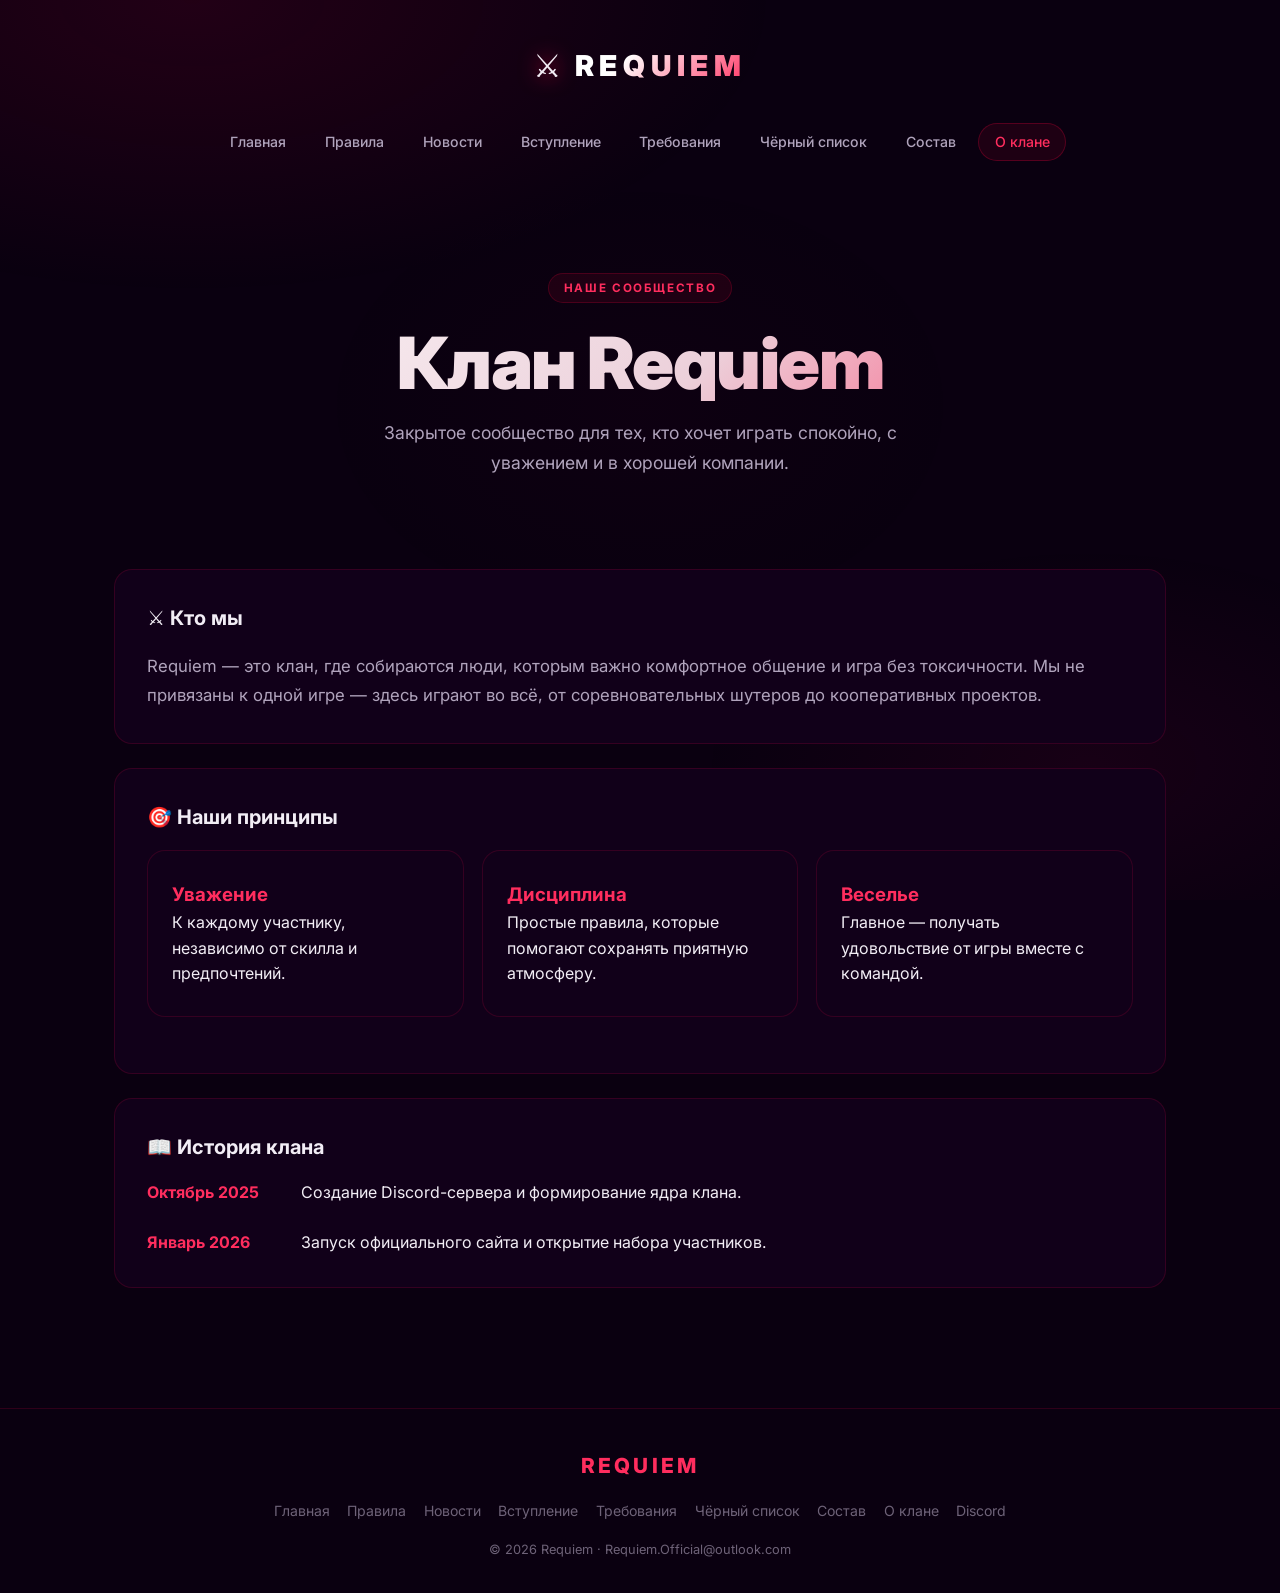
==== commit 320071af: "Add files via upload" ====
--- a/about.html
+++ b/about.html
@@ -1,1023 +1,104 @@
-<!DOCTYPE html>
-<html lang="ru">
-<head>
-  <meta charset="UTF-8" />
-  <meta name="viewport" content="width=device-width, initial-scale=1.0" />
-  <title>О клане • Requiem</title>
-  <meta name="description" content="Информация о клане Requiem" />
-  <style>
-    /* ===== ОСНОВНЫЕ ПЕРЕМЕННЫЕ ===== */
-    :root {
-      --bg-primary: #0a0a0f;
-      --bg-secondary: #0d0d12;
-      --card-bg: #14141f;
-      --text-primary: #f0f0fa;
-      --text-secondary: #a0a8c0;
-      --text-muted: #707890;
-      --accent: #7c7cff;
-      --accent-hover: #6b6bff;
-      --danger: #ff4766;
-      --warning: #ffb347;
-      --success: #00d4aa;
-      --info: #47b5ff;
-      --gradient-accent: linear-gradient(135deg, #7c7cff, #a78bfa);
-      --gradient-accent-wide: linear-gradient(90deg, #7c7cff, #a78bfa, #ff7cff);
-      --border-color: rgba(124, 124, 255, 0.2);
-      --border-subtle: rgba(255, 255, 255, 0.05);
-    }
-
-    /* ===== СБРОС ===== */
-    * {
-      margin: 0;
-      padding: 0;
-      box-sizing: border-box;
-    }
-
-    body {
-      font-family: 'Inter', system-ui, -apple-system, BlinkMacSystemFont, 'Segoe UI', Roboto, sans-serif;
-      background: linear-gradient(180deg, #0a0a0f, #0c0c12);
-      color: var(--text-primary);
-      line-height: 1.6;
-      min-height: 100vh;
-    }
-
-    /* ===== УЛУЧШЕННЫЙ HEADER ===== */
-    .site-header {
-      background: linear-gradient(180deg, #0c0c14 0%, #0f0f18 100%);
-      padding: 2.5rem 1rem 2rem;
-      position: relative;
-      text-align: center;
-      border-bottom: 2px solid transparent;
-      box-shadow: 0 10px 30px -15px rgba(0, 0, 0, 0.7);
-    }
-
-    /* Верхняя линия */
-    .site-header::before {
-      content: '';
-      position: absolute;
-      top: 0;
-      left: 0;
-      right: 0;
-      height: 1px;
-      background: linear-gradient(90deg, 
-        transparent 0%, 
-        rgba(124, 124, 255, 0.5) 20%,
-        rgba(255, 71, 102, 0.5) 50%,
-        rgba(124, 124, 255, 0.5) 80%,
-        transparent 100%
-      );
-      z-index: 2;
-    }
-
-    /* Нижняя линия (основная) */
-    .site-header::after {
-      content: '';
-      position: absolute;
-      bottom: 0;
-      left: 0;
-      right: 0;
-      height: 2px;
-      background: linear-gradient(90deg, 
-        transparent 0%,
-        #7c7cff 20%,
-        #ff4766 50%,
-        #7c7cff 80%,
-        transparent 100%
-      );
-      opacity: 0.6;
-      z-index: 2;
-    }
-
-    .header-content {
-      max-width: 1100px;
-      margin: 0 auto;
-      position: relative;
-      z-index: 3;
-    }
-
-    .logo-wrapper {
-      display: flex;
-      align-items: center;
-      justify-content: center;
-      gap: 0.8rem;
-      margin-bottom: 1rem;
-    }
-
-    .logo-icon {
-      font-size: 2.8rem;
-      filter: drop-shadow(0 0 15px rgba(124, 124, 255, 0.5));
-      animation: gentleFloat 4s ease-in-out infinite;
-    }
-
-    @keyframes gentleFloat {
-      0%, 100% { transform: translateY(0); }
-      50% { transform: translateY(-5px); }
-    }
-
-    .site-title {
-      margin: 0;
-      font-size: clamp(2.2rem, 8vw, 3.5rem);
-      font-weight: 800;
-      letter-spacing: 0.15em;
-      text-transform: uppercase;
-      background: linear-gradient(135deg, #ffffff, #c0c0ff, #a78bfa);
-      -webkit-background-clip: text;
-      -webkit-text-fill-color: transparent;
-      background-clip: text;
-      text-shadow: 0 0 30px rgba(124, 124, 255, 0.3);
-      line-height: 1.2;
-    }
-
-    .header-tagline {
-      color: var(--text-secondary);
-      font-size: 1.1rem;
-      max-width: 600px;
-      margin: 0 auto 1.5rem;
-      padding: 0.6rem 1.5rem;
-      background: rgba(20, 20, 31, 0.6);
-      border-radius: 30px;
-      border: 1px solid var(--border-color);
-      backdrop-filter: blur(5px);
-      display: inline-block;
-    }
-
-    /* ===== НАВИГАЦИЯ ===== */
-    .main-nav {
-      display: flex;
-      justify-content: center;
-      gap: 0.6rem;
-      flex-wrap: wrap;
-      margin-top: 1rem;
-    }
-
-    .nav-link {
-      color: var(--text-secondary);
-      text-decoration: none;
-      padding: 0.5rem 1.2rem;
-      border-radius: 25px;
-      background: rgba(20, 20, 31, 0.6);
-      border: 1px solid var(--border-color);
-      font-weight: 500;
-      font-size: 0.95rem;
-      transition: all 0.2s ease;
-      backdrop-filter: blur(5px);
-    }
-
-    .nav-link:hover {
-      background: rgba(124, 124, 255, 0.15);
-      border-color: var(--accent);
-      color: white;
-      transform: translateY(-2px);
-    }
-
-    .nav-link.active {
-      background: var(--gradient-accent);
-      color: white;
-      border-color: transparent;
-      box-shadow: 0 5px 15px rgba(124, 124, 255, 0.4);
-    }
-
-    /* ===== ОСНОВНОЙ КОНТЕЙНЕР ===== */
-    .container {
-      max-width: 1100px;
-      margin: 0 auto;
-      padding: 2.5rem 1.5rem 4rem;
-    }
-
-    /* ===== КАРТОЧКИ ===== */
-    .card {
-      background: rgba(20, 20, 31, 0.7);
-      backdrop-filter: blur(10px);
-      border-radius: 24px;
-      padding: 2rem;
-      margin-bottom: 2rem;
-      border: 1px solid var(--border-color);
-      box-shadow: 0 15px 35px rgba(0, 0, 0, 0.3);
-      transition: transform 0.2s ease, box-shadow 0.2s ease;
-      position: relative;
-      overflow: hidden;
-    }
-
-    /* Верхняя линия карточки */
-    .card::before {
-      content: '';
-      position: absolute;
-      top: 0;
-      left: 0;
-      right: 0;
-      height: 2px;
-      background: var(--gradient-accent);
-      opacity: 0;
-      transition: opacity 0.2s ease;
-    }
-
-    .card:hover {
-      transform: translateY(-4px);
-      box-shadow: 0 20px 40px rgba(0, 0, 0, 0.4);
-      border-color: rgba(124, 124, 255, 0.3);
-    }
-
-    .card:hover::before {
-      opacity: 1;
-    }
-
-    .card-title {
-      margin: 0 0 1.5rem 0;
-      font-size: 1.8rem;
-      display: flex;
-      align-items: center;
-      gap: 0.8rem;
-      padding-bottom: 1rem;
-      border-bottom: 1px solid var(--border-color);
-      position: relative;
-    }
-
-    .card-title::after {
-      content: '';
-      position: absolute;
-      bottom: -1px;
-      left: 0;
-      width: 60px;
-      height: 2px;
-      background: var(--gradient-accent);
-      border-radius: 2px;
-    }
-
-    /* ===== ЦИТАТЫ ===== */
-    .quote-box {
-      background: linear-gradient(135deg, rgba(124, 124, 255, 0.1), rgba(124, 124, 255, 0.03));
-      border-left: 4px solid var(--accent);
-      padding: 2rem;
-      border-radius: 16px;
-      margin: 2rem 0;
-      border: 1px solid var(--border-color);
-      position: relative;
-    }
-
-    .quote-box::before {
-      content: '"';
-      position: absolute;
-      top: 0.5rem;
-      left: 1rem;
-      font-size: 5rem;
-      color: rgba(124, 124, 255, 0.1);
-      font-family: Georgia, serif;
-      line-height: 1;
-    }
-
-    .quote-text {
-      color: rgba(240, 240, 250, 0.9);
-      line-height: 1.7;
-      margin: 0 0 1rem 0;
-      font-style: italic;
-      font-size: 1.2rem;
-      position: relative;
-      z-index: 1;
-      padding-left: 1.5rem;
-    }
-
-    .quote-author {
-      color: var(--accent);
-      text-align: right;
-      margin-top: 0.5rem;
-      font-weight: 500;
-      display: flex;
-      align-items: center;
-      justify-content: flex-end;
-      gap: 0.5rem;
-    }
-
-    /* ===== ЦЕННОСТИ ===== */
-    .values-grid {
-      display: grid;
-      grid-template-columns: repeat(auto-fit, minmax(220px, 1fr));
-      gap: 1.5rem;
-      margin: 2rem 0;
-    }
-
-    .value-item {
-      background: rgba(0, 0, 0, 0.2);
-      padding: 2rem 1.5rem;
-      border-radius: 20px;
-      text-align: center;
-      border: 1px solid var(--border-color);
-      transition: all 0.2s ease;
-    }
-
-    .value-item:hover {
-      transform: translateY(-5px);
-      border-color: var(--accent);
-      box-shadow: 0 10px 25px rgba(124, 124, 255, 0.15);
-    }
-
-    .value-icon {
-      font-size: 2.8rem;
-      margin-bottom: 1rem;
-      color: var(--accent);
-      display: block;
-      filter: drop-shadow(0 4px 8px rgba(124, 124, 255, 0.3));
-    }
-
-    .value-title {
-      font-weight: 600;
-      color: var(--text-primary);
-      margin-bottom: 0.5rem;
-      font-size: 1.2rem;
-    }
-
-    .value-description {
-      color: var(--text-secondary);
-      font-size: 0.95rem;
-      margin: 0;
-      line-height: 1.5;
-    }
-
-    /* ===== ИДЕНТИЧНОСТЬ ===== */
-    .identity-lists {
-      display: grid;
-      grid-template-columns: repeat(auto-fit, minmax(280px, 1fr));
-      gap: 1.5rem;
-      margin: 2rem 0;
-    }
-
-    .identity-section {
-      background: rgba(0, 0, 0, 0.2);
-      padding: 1.8rem;
-      border-radius: 20px;
-      border: 1px solid;
-      transition: transform 0.2s ease;
-    }
-
-    .identity-section:nth-child(1) {
-      border-color: rgba(0, 212, 170, 0.3);
-    }
-
-    .identity-section:nth-child(2) {
-      border-color: rgba(255, 71, 102, 0.3);
-    }
-
-    .identity-section:hover {
-      transform: translateY(-3px);
-    }
-
-    .identity-section-title {
-      font-weight: 600;
-      color: var(--text-primary);
-      margin-bottom: 1.2rem;
-      font-size: 1.3rem;
-      display: flex;
-      align-items: center;
-      gap: 0.8rem;
-    }
-
-    .identity-list {
-      list-style: none;
-    }
-
-    .identity-item {
-      display: flex;
-      align-items: center;
-      padding: 0.7rem 0;
-      color: var(--text-secondary);
-      border-bottom: 1px solid rgba(255, 255, 255, 0.03);
-    }
-
-    .identity-item:last-child {
-      border-bottom: none;
-    }
-
-    .identity-item::after {
-      content: '✓';
-      color: var(--success);
-      margin-right: 0.8rem;
-      font-weight: bold;
-      font-size: 1rem;
-    }
-
-    .identity-item.not::after {
-      content: '✗';
-      color: var(--danger);
-    }
-
-    /* ===== ТАЙМЛАЙН ===== */
-    .timeline {
-      position: relative;
-      padding-left: 2.5rem;
-      margin: 2rem 0;
-    }
-
-    .timeline::before {
-      content: '';
-      position: absolute;
-      left: 0;
-      top: 0;
-      bottom: 0;
-      width: 2px;
-      background: linear-gradient(to bottom, 
-        transparent, 
-        var(--accent) 20%, 
-        var(--accent) 80%, 
-        transparent);
-      border-radius: 2px;
-    }
-
-    .timeline-item {
-      position: relative;
-      margin-bottom: 2rem;
-      padding-bottom: 1rem;
-    }
-
-    .timeline-item:last-child {
-      margin-bottom: 0;
-      padding-bottom: 0;
-    }
-
-    .timeline-item::before {
-      content: '';
-      position: absolute;
-      left: -2.7rem;
-      top: 0.3rem;
-      width: 16px;
-      height: 16px;
-      background: var(--gradient-accent);
-      border-radius: 50%;
-      border: 3px solid var(--card-bg);
-      box-shadow: 0 0 0 3px rgba(124, 124, 255, 0.2);
-    }
-
-    .timeline-date {
-      color: var(--accent);
-      font-weight: 600;
-      margin-bottom: 0.5rem;
-      font-size: 1.1rem;
-      display: flex;
-      align-items: center;
-      gap: 0.5rem;
-    }
-
-    .timeline-content {
-      color: var(--text-secondary);
-      line-height: 1.6;
-      background: rgba(124, 124, 255, 0.03);
-      padding: 1rem 1.2rem;
-      border-radius: 12px;
-      border: 1px solid var(--border-color);
-    }
-
-    /* ===== ИНФО-БЛОКИ ===== */
-    .info-box {
-      background: linear-gradient(135deg, rgba(124, 124, 255, 0.1), rgba(124, 124, 255, 0.03));
-      border-left: 4px solid var(--accent);
-      padding: 1.5rem;
-      border-radius: 16px;
-      margin: 1.5rem 0;
-      border: 1px solid var(--border-color);
-    }
-
-    .info-box p {
-      margin: 0 0 0.8rem 0;
-      color: var(--text-secondary);
-    }
-
-    .info-box p:last-child {
-      margin-bottom: 0;
-    }
-
-    .info-box strong {
-      color: var(--accent);
-    }
-
-    /* ===== КНОПКИ ===== */
-    .btn-group {
-      display: flex;
-      gap: 1rem;
-      margin-top: 1.5rem;
-      flex-wrap: wrap;
-      justify-content: center;
-    }
-
-    .btn {
-      display: inline-flex;
-      align-items: center;
-      gap: 0.6rem;
-      padding: 0.8rem 1.8rem;
-      border-radius: 30px;
-      text-decoration: none;
-      font-weight: 600;
-      transition: all 0.2s ease;
-      background: var(--gradient-accent);
-      color: white;
-      border: none;
-      box-shadow: 0 5px 15px rgba(124, 124, 255, 0.3);
-    }
-
-    .btn-secondary {
-      background: rgba(30, 30, 40, 0.8);
-      border: 1px solid var(--border-color);
-      box-shadow: none;
-      color: var(--text-primary);
-    }
-
-    .btn:hover {
-      transform: translateY(-2px);
-      box-shadow: 0 8px 20px rgba(124, 124, 255, 0.4);
-    }
-
-    .btn-secondary:hover {
-      background: rgba(124, 124, 255, 0.1);
-      border-color: var(--accent);
-    }
-
-    /* ===== ПРОГРЕСС-БАР ===== */
-    .progress-bar {
-      position: fixed;
-      top: 0;
-      left: 0;
-      width: 0%;
-      height: 3px;
-      background: linear-gradient(90deg, #7c7cff, #ff4766, #7c7cff);
-      z-index: 1000;
-      transition: width 0.1s ease;
-    }
-
-    /* ===== КНОПКА НАВЕРХ ===== */
-    .scroll-top {
-      position: fixed;
-      bottom: 30px;
-      right: 30px;
-      width: 50px;
-      height: 50px;
-      background: var(--gradient-accent);
-      border-radius: 50%;
-      display: flex;
-      align-items: center;
-      justify-content: center;
-      color: white;
-      cursor: pointer;
-      opacity: 0;
-      visibility: hidden;
-      transition: all 0.2s ease;
-      box-shadow: 0 5px 20px rgba(124, 124, 255, 0.3);
-      z-index: 100;
-      font-size: 1.3rem;
-    }
-
-    .scroll-top.visible {
-      opacity: 1;
-      visibility: visible;
-    }
-
-    .scroll-top:hover {
-      transform: scale(1.1);
-    }
-
-    /* ===== ФУТЕР ===== */
-    .footer {
-      text-align: center;
-      padding: 2.5rem 1rem;
-      border-top: 1px solid var(--border-color);
-      background: rgba(10, 10, 15, 0.8);
-      backdrop-filter: blur(10px);
-      position: relative;
-    }
-
-    .footer::before {
-      content: '';
-      position: absolute;
-      top: 0;
-      left: 0;
-      right: 0;
-      height: 1px;
-      background: linear-gradient(90deg, 
-        transparent, 
-        rgba(124, 124, 255, 0.5), 
-        rgba(255, 71, 102, 0.5), 
-        rgba(124, 124, 255, 0.5), 
-        transparent
-      );
-    }
-
-    .footer-text {
-      color: var(--text-muted);
-      margin-bottom: 1.2rem;
-    }
-
-    .footer-links {
-      display: flex;
-      justify-content: center;
-      gap: 2rem;
-      flex-wrap: wrap;
-    }
-
-    .footer-link {
-      color: var(--text-secondary);
-      text-decoration: none;
-      transition: color 0.2s ease;
-      font-size: 0.95rem;
-    }
-
-    .footer-link:hover {
-      color: var(--accent);
-    }
-
-    /* ===== АНИМАЦИИ ===== */
-    @keyframes fadeInUp {
-      from {
-        opacity: 0;
-        transform: translateY(20px);
-      }
-      to {
-        opacity: 1;
-        transform: translateY(0);
-      }
-    }
-
-    .fade-in {
-      opacity: 0;
-      animation: fadeInUp 0.6s ease forwards;
-    }
-
-    .delay-1 { animation-delay: 0.1s; }
-    .delay-2 { animation-delay: 0.2s; }
-    .delay-3 { animation-delay: 0.3s; }
-    .delay-4 { animation-delay: 0.4s; }
-    .delay-5 { animation-delay: 0.5s; }
-
-    /* ===== МЕДИА-ЗАПРОСЫ ===== */
-    @media (max-width: 768px) {
-      .site-header {
-        padding: 2rem 1rem 1.5rem;
-      }
-
-      .logo-icon {
-        font-size: 2.2rem;
-      }
-
-      .site-title {
-        font-size: 2.2rem;
-      }
-
-      .header-tagline {
-        font-size: 1rem;
-        padding: 0.5rem 1rem;
-      }
-
-      .nav-link {
-        padding: 0.4rem 0.9rem;
-        font-size: 0.85rem;
-      }
-
-      .container {
-        padding: 1.5rem 1rem 3rem;
-      }
-
-      .card {
-        padding: 1.5rem;
-      }
-
-      .card-title {
-        font-size: 1.5rem;
-      }
-
-      .values-grid {
-        grid-template-columns: 1fr;
-      }
-
-      .identity-lists {
-        grid-template-columns: 1fr;
-      }
-
-      .timeline {
-        padding-left: 2rem;
-      }
-
-      .timeline-item::before {
-        left: -2.2rem;
-        width: 14px;
-        height: 14px;
-      }
-
-      .btn-group {
-        flex-direction: column;
-        align-items: stretch;
-      }
-
-      .btn {
-        justify-content: center;
-      }
-
-      .scroll-top {
-        bottom: 20px;
-        right: 20px;
-        width: 45px;
-        height: 45px;
-        font-size: 1.2rem;
-      }
-    }
-
-    @media (max-width: 480px) {
-      .site-title {
-        font-size: 1.8rem;
-        letter-spacing: 0.1em;
-      }
-
-      .logo-icon {
-        font-size: 2rem;
-      }
-
-      .nav-link {
-        padding: 0.3rem 0.7rem;
-        font-size: 0.75rem;
-      }
-
-      .quote-text {
-        font-size: 1rem;
-        padding-left: 1rem;
-      }
-
-      .value-icon {
-        font-size: 2.4rem;
-      }
-    }
-  </style>
-</head>
-<body>
-  <!-- Прогресс-бар -->
-  <div class="progress-bar" id="progressBar"></div>
-
-  <!-- Кнопка наверх -->
-  <div class="scroll-top" id="scrollTop" onclick="scrollToTop()">
-    ↑
-  </div>
-
-  <!-- ШАПКА -->
-  <header class="site-header">
-    <div class="header-content">
-      <div class="logo-wrapper">
-        <span class="logo-icon">⚔️</span>
-        <h1 class="site-title">REQUIEM</h1>
-      </div>
-      
-      <div class="header-tagline">
-        О клане и нашей философии
-      </div>
-      
-      <nav class="main-nav">
-        <a href="index.html" class="nav-link">Главная</a>
-        <a href="rules.html" class="nav-link">Правила</a>
-        <a href="news.html" class="nav-link">Новости</a>
-        <a href="join.html" class="nav-link">Вступление</a>
-        <a href="blacklist.html" class="nav-link">Чёрный список</a>
-        <a href="requirements.html" class="nav-link">Требования</a>
-        <a href="members.html" class="nav-link">Состав</a>
-        <a href="about.html" class="nav-link active">О клане</a>
-      </nav>
-    </div>
-  </header>
-
-  <!-- ОСНОВНОЙ КОНТЕНТ -->
-  <main class="container">
-    <!-- Кто мы -->
-    <section class="card fade-in delay-1">
-      <h2 class="card-title">
-        <span>⚔️</span>
-        Кто мы
-      </h2>
-      
-      <div class="info-box">
-        <p><strong>Requiem — закрытое сообщество с чёткой иерархией, строгой дисциплиной и продуманными правилами.</strong></p>
-        <p>Мы объединяем людей, которым важен порядок, уважение и ответственность в виртуальном пространстве.</p>
-      </div>
-      
-      <div class="quote-box">
-        <p class="quote-text">
-          "Сила клана не в количестве участников, а в качестве их взаимодействия и соблюдении установленных правил."
-        </p>
-        <div class="quote-author">— Философия Requiem</div>
-      </div>
-    </section>
-
-    <!-- Философия клана -->
-    <section class="card fade-in delay-2">
-      <h2 class="card-title">
-        <span>🎯</span>
-        Философия клана
-      </h2>
-      
-      <div class="values-grid">
-        <div class="value-item">
-          <span class="value-icon">⚖️</span>
-          <div class="value-title">Дисциплина</div>
-          <p class="value-description">Строгое соблюдение установленных правил и норм поведения</p>
-        </div>
-        
-        <div class="value-item">
-          <span class="value-icon">👑</span>
-          <div class="value-title">Иерархия</div>
-          <p class="value-description">Чёткая структура с уважением к вышестоящим позициям</p>
-        </div>
-        
-        <div class="value-item">
-          <span class="value-icon">🤝</span>
-          <div class="value-title">Уважение</div>
-          <p class="value-description">Взаимное уважение между всеми членами сообщества</p>
-        </div>
-        
-        <div class="value-item">
-          <span class="value-icon">🛡️</span>
-          <div class="value-title">Ответственность</div>
-          <p class="value-description">Ответственность за свои действия и слова</p>
-        </div>
-      </div>
-    </section>
-
-    <!-- Для кого Requiem -->
-    <section class="card fade-in delay-3">
-      <h2 class="card-title">
-        <span>🎮</span>
-        Для кого Requiem
-      </h2>
-      
-      <div class="info-box">
-        <p>Клан подойдёт тем, кто готов соблюдать правила, уважать иерархию и быть частью организованного сообщества. Requiem — пространство для порядка, а не для хаоса.</p>
-      </div>
-      
-      <div class="identity-lists">
-        <div class="identity-section">
-          <div class="identity-section-title">
-            <span style="color: var(--success);">✅</span>
-            Кто мы есть
-          </div>
-          <ul class="identity-list">
-            <li class="identity-item">Организованное сообщество</li>
-            <li class="identity-item">Строгие правила и дисциплина</li>
-            <li class="identity-item">Чёткая иерархия</li>
-            <li class="identity-item">Взаимное уважение</li>
-            <li class="identity-item">Ответственность за действия</li>
-          </ul>
-        </div>
-        
-        <div class="identity-section">
-          <div class="identity-section-title">
-            <span style="color: var(--danger);">❌</span>
-            Кто мы не есть
-          </div>
-          <ul class="identity-list">
-            <li class="identity-item not">Место для хаоса</li>
-            <li class="identity-item not">Пространство для токсичности</li>
-            <li class="identity-item not">Беспорядок и анархия</li>
-            <li class="identity-item not">Отсутствие правил</li>
-            <li class="identity-item not">Безответственность</li>
-          </ul>
-        </div>
-      </div>
-    </section>
-
-    <!-- История клана -->
-    <section class="card fade-in delay-4">
-      <h2 class="card-title">
-        <span>📜</span>
-        Наша история
-      </h2>
-      
-      <div class="timeline">
-        <div class="timeline-item">
-          <div class="timeline-date">
-            <span>🗓️</span>
-            Октябрь 2025
-          </div>
-          <div class="timeline-content">Создание Discord сервера Requiem. Формирование основного ядра сообщества и разработка первоначальных правил.</div>
-        </div>
-        
-        <div class="timeline-item">
-          <div class="timeline-date">
-            <span>🔄</span>
-            Ноябрь 2025
-          </div>
-          <div class="timeline-content">Обновления и улучшения системы модерации. Внедрение новых функций для участников сервера.</div>
-        </div>
-        
-        <div class="timeline-item">
-          <div class="timeline-date">
-            <span>🚀</span>
-            Январь 2026
-          </div>
-          <div class="timeline-content">Добавление новых функций и возможностей для участников. Расширение административных инструментов.</div>
-        </div>
-        
-        <div class="timeline-item">
-          <div class="timeline-date">
-            <span>🌐</span>
-            14 января 2026
-          </div>
-          <div class="timeline-content">Создание официального сайта клана Requiem. Унификация всех правил, требований и процедур на единой платформе.</div>
-        </div>
-      </div>
-    </section>
-
-    <!-- Присоединиться -->
-    <section class="card fade-in delay-5">
-      <h2 class="card-title">
-        <span>🚀</span>
-        Присоединиться к Requiem
-      </h2>
-      
-      <div class="info-box">
-        <p>Если вы разделяете наши ценности и готовы стать частью организованного сообщества, ознакомьтесь с требованиями и подайте заявку на вступление.</p>
-      </div>
-      
-      <div class="btn-group">
-        <a href="requirements.html" class="btn-secondary btn">
-          📋 Требования
-        </a>
-        
-        <a href="rules.html" class="btn-secondary btn">
-          📜 Правила
-        </a>
-        
-        <a href="join.html" class="btn">
-          ✍️ Подать заявку
-        </a>
-      </div>
-      
-      <div class="info-box" style="margin-top: 2rem;">
-        <p><strong>Discord сервер:</strong> <a href="https://discord.gg/u769kvpCT5" target="_blank" style="color: var(--accent); text-decoration: none;">discord.gg/u769kvpCT5</a></p>
-        <p>Все обсуждения, мероприятия и важные объявления происходят в нашем Discord сообществе.</p>
-      </div>
-    </section>
-  </main>
-
-  <!-- ФУТЕР -->
-  <footer class="footer">
-    <div class="footer-text">
-      © 2026 Requiem • Официальный сайт клана • Создан 14.01.2026
-    </div>
-    <div class="footer-links">
-      <a href="https://discord.gg/u769kvpCT5" target="_blank" class="footer-link">Discord</a>
-      <a href="index.html" class="footer-link">Главная</a>
-      <a href="join.html" class="footer-link">Вступление</a>
-      <a href="rules.html" class="footer-link">Правила</a>
-    </div>
-  </footer>
-
-  <script>
-    // Прогресс-бар
-    const progressBar = document.getElementById('progressBar');
-    const scrollTop = document.getElementById('scrollTop');
-    
-    window.addEventListener('scroll', () => {
-      const winScroll = document.documentElement.scrollTop;
-      const height = document.documentElement.scrollHeight - document.documentElement.clientHeight;
-      const scrolled = (winScroll / height) * 100;
-      
-      progressBar.style.width = scrolled + '%';
-      
-      // Кнопка наверх
-      if (winScroll > 300) {
-        scrollTop.classList.add('visible');
-      } else {
-        scrollTop.classList.remove('visible');
-      }
-    });
-
-    // Прокрутка наверх
-    function scrollToTop() {
-      window.scrollTo({
-        top: 0,
-        behavior: 'smooth'
-      });
-    }
-
-    // Анимация таймлайна при скролле
-    const timelineItems = document.querySelectorAll('.timeline-item');
-    
-    const observer = new IntersectionObserver((entries) => {
-      entries.forEach(entry => {
-        if (entry.isIntersecting) {
-          entry.target.style.opacity = '1';
-          entry.target.style.transform = 'translateX(0)';
-        }
-      });
-    }, { threshold: 0.2 });
-
-    timelineItems.forEach(item => {
-      item.style.opacity = '0';
-      item.style.transform = 'translateX(-10px)';
-      item.style.transition = 'all 0.4s ease';
-      observer.observe(item);
-    });
-
-    // Подсветка активной ссылки
-    document.addEventListener('DOMContentLoaded', () => {
-      const currentPage = window.location.pathname.split('/').pop() || 'about.html';
-      const navLinks = document.querySelectorAll('.nav-link');
-      
-      navLinks.forEach(link => {
-        if (link.getAttribute('href') === currentPage) {
-          link.classList.add('active');
-        }
-      });
-    });
-  </script>
-</body>
-</html>
+<!DOCTYPE html>
+<html lang="ru">
+<head>
+<meta charset="UTF-8">
+<meta name="viewport" content="width=device-width, initial-scale=1.0">
+<title>О клане — Requiem</title>
+<link rel="stylesheet" href="style.css">
+</head>
+<body>
+<div class="progress-bar" id="progressBar"></div>
+<button class="scroll-top" id="scrollTop">↑</button>
+
+<header>
+  <div class="container">
+    <div class="site-brand">
+      <span class="brand-icon">⚔️</span>
+      <span class="brand-name">Requiem</span>
+    </div>
+    <nav class="main-nav">
+      <a href="index.html" class="nav-link">Главная</a>
+      <a href="rules.html" class="nav-link">Правила</a>
+      <a href="news.html" class="nav-link">Новости</a>
+      <a href="join.html" class="nav-link">Вступление</a>
+      <a href="requirements.html" class="nav-link">Требования</a>
+      <a href="blacklist.html" class="nav-link">Чёрный список</a>
+      <a href="members.html" class="nav-link">Состав</a>
+      <a href="about.html" class="nav-link active">О клане</a>
+    </nav>
+  </div>
+</header>
+
+<main>
+  <section class="page-hero">
+    <span class="page-hero-label">Наше сообщество</span>
+    <h1>Клан Requiem</h1>
+    <p>Закрытое сообщество для тех, кто хочет играть спокойно, с уважением и в хорошей компании.</p>
+  </section>
+
+  <div class="container">
+
+    <div class="card">
+      <h2 class="card-title">⚔️ Кто мы</h2>
+      <p style="font-size:1.05rem; line-height:1.75; color:var(--text-secondary);">
+        Requiem — это клан, где собираются люди, которым важно комфортное общение и игра без токсичности. 
+        Мы не привязаны к одной игре — здесь играют во всё, от соревновательных шутеров до кооперативных проектов.
+      </p>
+    </div>
+
+    <div class="card">
+      <h2 class="card-title">🎯 Наши принципы</h2>
+      <div class="grid-3">
+        <div class="card" style="padding:1.8rem 1.5rem;">
+          <h3 style="color:var(--red-light);">Уважение</h3>
+          <p>К каждому участнику, независимо от скилла и предпочтений.</p>
+        </div>
+        <div class="card" style="padding:1.8rem 1.5rem;">
+          <h3 style="color:var(--red-light);">Дисциплина</h3>
+          <p>Простые правила, которые помогают сохранять приятную атмосферу.</p>
+        </div>
+        <div class="card" style="padding:1.8rem 1.5rem;">
+          <h3 style="color:var(--red-light);">Веселье</h3>
+          <p>Главное — получать удовольствие от игры вместе с командой.</p>
+        </div>
+      </div>
+    </div>
+
+    <div class="card">
+      <h2 class="card-title">📖 История клана</h2>
+      <div style="display:grid; gap:1.5rem; margin-top:1rem;">
+        <div style="display:flex; gap:1.5rem;">
+          <div style="min-width:130px; color:var(--red-light); font-weight:700;">Октябрь 2025</div>
+          <div>Создание Discord-сервера и формирование ядра клана.</div>
+        </div>
+        <div style="display:flex; gap:1.5rem;">
+          <div style="min-width:130px; color:var(--red-light); font-weight:700;">Январь 2026</div>
+          <div>Запуск официального сайта и открытие набора участников.</div>
+        </div>
+      </div>
+    </div>
+
+  </div>
+</main>
+
+<footer>
+  <div class="container">
+    <div class="footer-brand">REQUIEM</div>
+    <div class="footer-links">
+      <a href="index.html" class="footer-link">Главная</a>
+      <a href="rules.html" class="footer-link">Правила</a>
+      <a href="news.html" class="footer-link">Новости</a>
+      <a href="join.html" class="footer-link">Вступление</a>
+      <a href="requirements.html" class="footer-link">Требования</a>
+      <a href="blacklist.html" class="footer-link">Чёрный список</a>
+      <a href="members.html" class="footer-link">Состав</a>
+      <a href="about.html" class="footer-link">О клане</a>
+      <a href="https://discord.gg/u769kvpCT5" target="_blank" class="footer-link">Discord</a>
+    </div>
+    <div class="footer-copy">© 2026 Requiem · Requiem.Official@outlook.com</div>
+  </div>
+</footer>
+
+<script src="script.js"></script>
+</body>
+</html>
--- a/style.css
+++ b/style.css
@@ -0,0 +1,212 @@
+@import url('https://fonts.googleapis.com/css2?family=Inter:wght@300;400;500;600;700;800;900&display=swap');
+
+:root {
+  --bg: #0a0010;
+  --card-bg: #110019;
+  --card-bg-hover: #160020;
+  --border: rgba(180,0,60,0.22);
+  --border-hover: rgba(220,0,70,0.38);
+  --red: #e8003a;
+  --red-light: #ff2d5e;
+  --red-glow: rgba(232,0,58,0.35);
+  --red-subtle: rgba(232,0,58,0.09);
+  --glass: rgba(255,255,255,0.04);
+  --glass-border: rgba(232,0,58,0.18);
+  --glass-hover: rgba(255,255,255,0.07);
+  --text: #f2edf5;
+  --text-secondary: #b0a3bc;
+  --text-muted: #6e6278;
+  --success: #00d4aa;
+  --warning: #ffb347;
+  --info: #47b5ff;
+  --radius: 16px;
+  --radius-sm: 10px;
+  --radius-lg: 18px;
+}
+
+* { box-sizing: border-box; margin: 0; padding: 0; }
+html { scroll-behavior: smooth; }
+
+body {
+  font-family: 'Inter', system-ui, sans-serif;
+  background: var(--bg);
+  color: var(--text);
+  min-height: 100vh;
+  line-height: 1.6;
+  overflow-x: hidden;
+}
+
+/* Фоновые градиенты */
+body::before {
+  content: '';
+  position: fixed;
+  inset: 0;
+  background:
+    radial-gradient(ellipse 70% 50% at 15% 0%, rgba(200,0,60,0.13) 0%, transparent 65%),
+    radial-gradient(ellipse 50% 40% at 85% 85%, rgba(160,0,80,0.09) 0%, transparent 60%),
+    radial-gradient(ellipse 35% 35% at 50% 45%, rgba(80,0,30,0.06) 0%, transparent 70%);
+  pointer-events: none;
+  z-index: 0;
+}
+body > * { position: relative; z-index: 1; }
+
+/* ── Progress bar ── */
+.progress-bar {
+  position: fixed;
+  top: 0; left: 0;
+  height: 2px;
+  width: 0%;
+  background: linear-gradient(90deg, var(--red), var(--red-light));
+  z-index: 9999;
+  transition: width 0.1s linear;
+  box-shadow: 0 0 6px var(--red-glow);
+}
+
+/* ── Scroll to top ── */
+.scroll-top {
+  position: fixed;
+  bottom: 2rem; right: 2rem;
+  width: 40px; height: 40px;
+  background: var(--red);
+  color: white;
+  border: none;
+  border-radius: 50%;
+  font-size: 1rem;
+  cursor: pointer;
+  opacity: 0;
+  pointer-events: none;
+  transition: opacity 0.3s, transform 0.2s;
+  z-index: 999;
+  box-shadow: 0 4px 14px rgba(232,0,58,0.4);
+}
+.scroll-top.visible { opacity: 1; pointer-events: all; }
+.scroll-top:hover { transform: translateY(-2px); }
+
+/* ── Container ── */
+.container { max-width: 1100px; margin: 0 auto; padding: 0 1.5rem; }
+
+/* ── Header ── */
+header { padding: 2.5rem 1.5rem 2rem; text-align: center; }
+
+.site-brand { display: inline-flex; align-items: center; gap: 0.8rem; margin-bottom: 2rem; }
+.brand-icon  { font-size: 2rem; filter: drop-shadow(0 0 10px var(--red)); }
+.brand-name  {
+  font-size: 1.8rem; font-weight: 900; letter-spacing: 0.2em; text-transform: uppercase;
+  background: linear-gradient(135deg, #fff 30%, var(--red-light));
+  -webkit-background-clip: text; -webkit-text-fill-color: transparent; background-clip: text;
+}
+
+/* ── Nav ── */
+.main-nav { display: flex; justify-content: center; gap: 0.4rem; flex-wrap: wrap; }
+.nav-link {
+  color: var(--text-secondary); text-decoration: none;
+  padding: 0.42rem 0.95rem; border-radius: 999px;
+  font-weight: 500; font-size: 0.88rem;
+  transition: all 0.18s; border: 1px solid transparent;
+}
+.nav-link:hover { color: var(--text); background: rgba(255,255,255,0.05); border-color: var(--border); }
+.nav-link.active { background: var(--red-subtle); color: var(--red-light); border-color: rgba(232,0,58,0.28); }
+
+/* ── Main ── */
+main { padding: 2rem 0 6rem; }
+
+/* ── Hero ── */
+.page-hero { text-align: center; padding: 3rem 1.5rem 3.5rem; }
+.page-hero-label {
+  display: inline-block; font-size: 0.73rem; font-weight: 700;
+  letter-spacing: 0.14em; text-transform: uppercase;
+  color: var(--red-light); background: var(--red-subtle);
+  border: 1px solid rgba(232,0,58,0.22); border-radius: 999px;
+  padding: 0.28rem 0.9rem; margin-bottom: 1.4rem;
+}
+.page-hero h1 {
+  font-size: clamp(2.2rem, 7vw, 4.5rem); font-weight: 900;
+  letter-spacing: -0.02em; line-height: 1.05; margin-bottom: 1.1rem;
+  background: linear-gradient(135deg, #fff 0%, #ecd0da 55%, var(--red-light) 100%);
+  -webkit-background-clip: text; -webkit-text-fill-color: transparent; background-clip: text;
+}
+.page-hero p { font-size: 1.1rem; color: var(--text-secondary); max-width: 540px; margin: 0 auto 2.2rem; line-height: 1.7; }
+.hero-actions { display: flex; gap: 0.7rem; justify-content: center; flex-wrap: wrap; }
+
+/* ── Buttons ── */
+.btn {
+  display: inline-flex; align-items: center; gap: 0.45rem;
+  padding: 0.6rem 1.3rem; border-radius: 999px;
+  font-weight: 600; font-size: 0.88rem; text-decoration: none;
+  transition: all 0.18s; border: 1px solid transparent;
+  cursor: pointer; font-family: inherit;
+}
+.btn-primary { background: var(--red); color: #fff; box-shadow: 0 0 18px rgba(232,0,58,0.3); }
+.btn-primary:hover { background: var(--red-light); box-shadow: 0 0 26px rgba(232,0,58,0.45); transform: translateY(-1px); }
+.btn-ghost { background: rgba(255,255,255,0.04); color: var(--text-secondary); border-color: var(--border); }
+.btn-ghost:hover { color: var(--text); border-color: var(--border-hover); background: rgba(255,255,255,0.07); }
+
+/* ── Cards ── */
+.card {
+  background: var(--card-bg);
+  border: 1px solid var(--border);
+  border-radius: var(--radius-lg);
+  padding: 2rem;
+  margin-bottom: 1.5rem;
+  transition: background 0.18s ease, border-color 0.18s ease;
+  outline: none;
+  text-decoration: none;
+}
+.card:hover { background: var(--card-bg-hover); border-color: var(--border-hover); }
+.card:focus  { outline: none; }
+a.card { color: inherit; }
+
+.card-title {
+  font-size: 1.25rem; font-weight: 700; color: var(--text);
+  margin: 0 0 1.1rem 0; display: flex; align-items: center; gap: 0.6rem;
+}
+.card-title .icon {
+  display: inline-flex; align-items: center; justify-content: center;
+  width: 34px; height: 34px;
+  background: var(--red-subtle); border: 1px solid rgba(232,0,58,0.22);
+  border-radius: 9px; font-size: 0.95rem; flex-shrink: 0;
+}
+
+/* ── Grid ── */
+.grid-2 { display: grid; grid-template-columns: 1fr 1fr; gap: 1.4rem; }
+.grid-3 { display: grid; grid-template-columns: repeat(3, 1fr); gap: 1.1rem; }
+
+/* ── Search ── */
+.search-input {
+  width: 100%; background: rgba(5,0,10,0.5); color: var(--text);
+  border: 1px solid var(--border); border-radius: 12px;
+  padding: 0.72rem 1rem; font-size: 0.93rem; font-family: inherit;
+  outline: none; transition: border-color 0.18s;
+}
+.search-input::placeholder { color: var(--text-muted); }
+.search-input:focus { border-color: rgba(232,0,58,0.4); }
+
+/* ── Footer ── */
+footer { border-top: 1px solid var(--border); padding: 2.5rem 1rem 2rem; text-align: center; }
+.footer-brand { font-size: 1.3rem; font-weight: 800; letter-spacing: 0.15em; color: var(--red-light); margin-bottom: 1.1rem; }
+.footer-links { display: flex; justify-content: center; flex-wrap: wrap; gap: 0.3rem 1.1rem; margin-bottom: 1.1rem; }
+.footer-links a, .footer-link { color: var(--text-muted); text-decoration: none; font-size: 0.88rem; transition: color 0.18s; }
+.footer-links a:hover, .footer-link:hover { color: var(--red-light); }
+.footer-copy { color: var(--text-muted); font-size: 0.8rem; }
+
+/* ── Animations ── */
+@keyframes fadeUp {
+  from { opacity: 0; transform: translateY(12px); }
+  to   { opacity: 1; transform: translateY(0); }
+}
+.fade-in { opacity: 0; animation: fadeUp 0.45s ease forwards; }
+.d1 { animation-delay: 0.05s; }
+.d2 { animation-delay: 0.11s; }
+.d3 { animation-delay: 0.18s; }
+.d4 { animation-delay: 0.25s; }
+
+/* ── Responsive ── */
+@media (max-width: 768px) {
+  .grid-2 { grid-template-columns: 1fr; }
+  .grid-3 { grid-template-columns: 1fr 1fr; }
+  .card   { padding: 1.3rem; }
+  .scroll-top { bottom: 1rem; right: 1rem; }
+}
+@media (max-width: 480px) {
+  .grid-3 { grid-template-columns: 1fr; }
+}
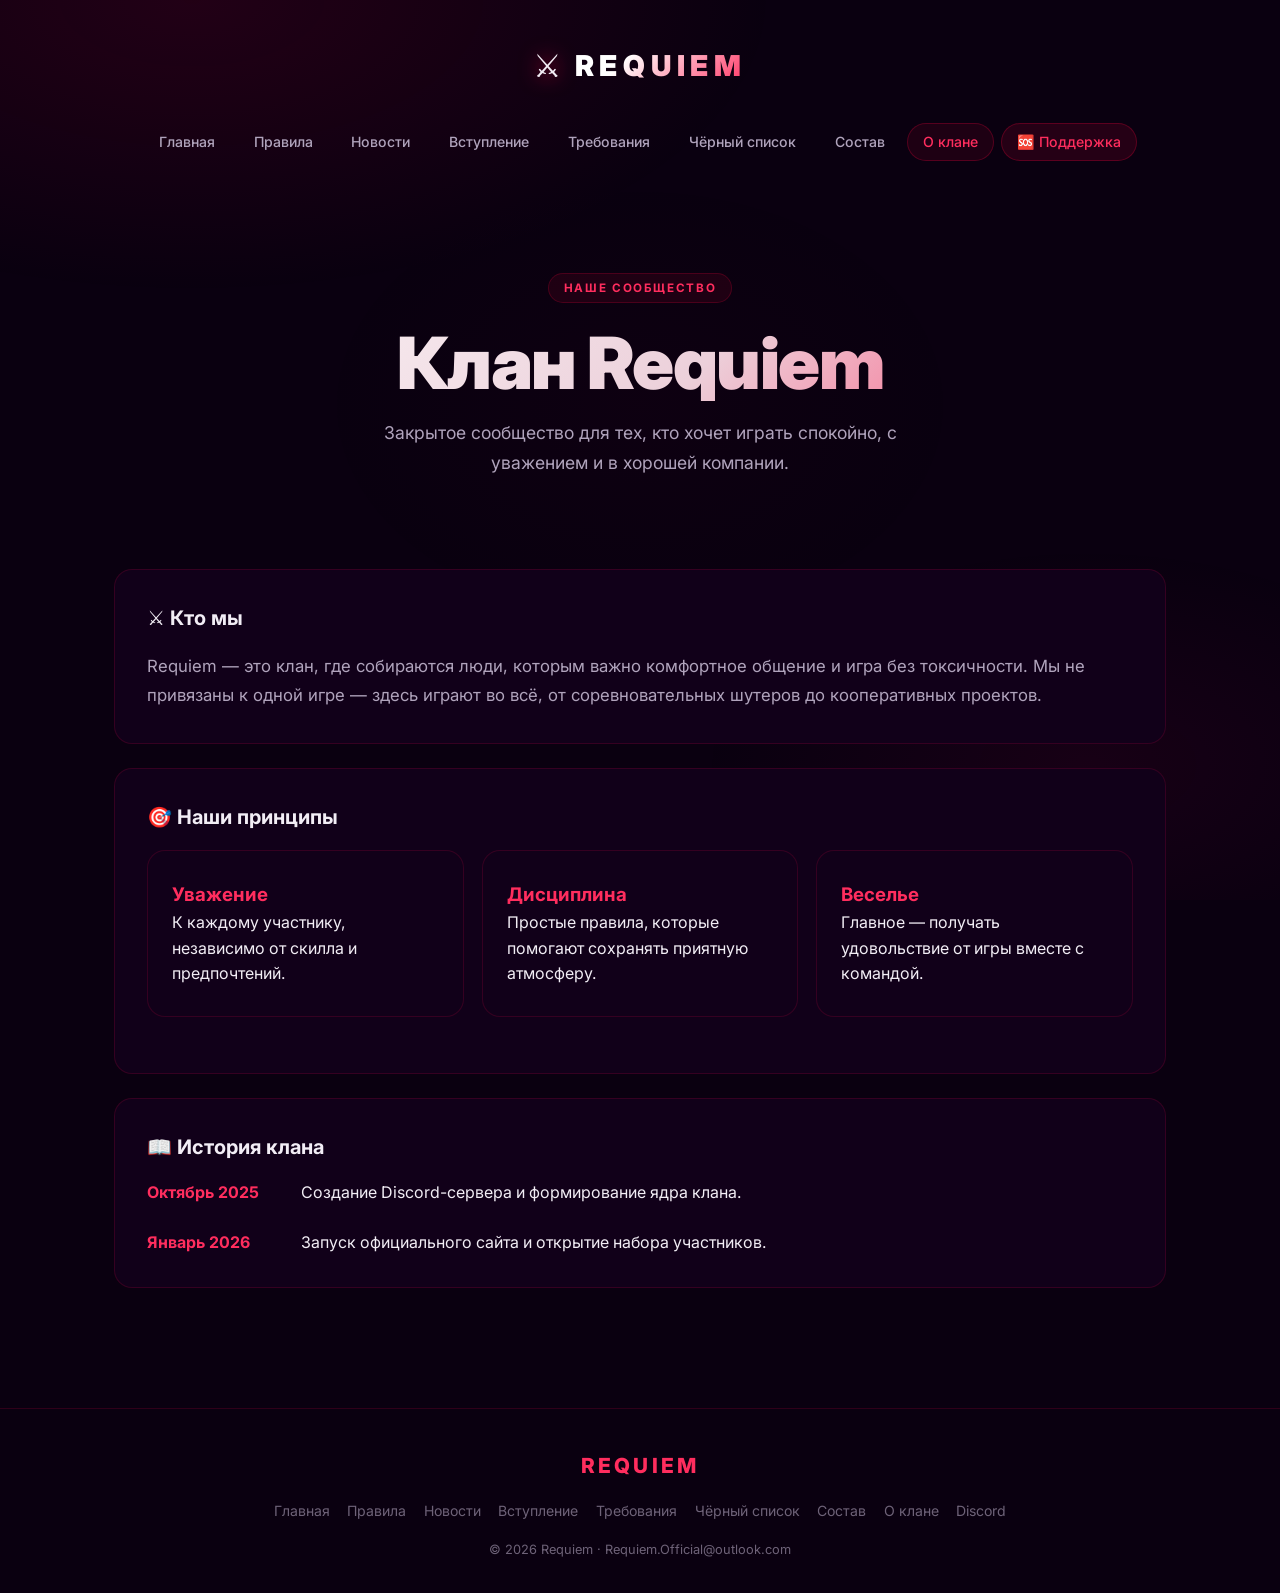
==== commit cf5e30cd: "Add files via upload" ====
--- a/about.html
+++ b/about.html
@@ -1,104 +1,105 @@
-<!DOCTYPE html>
-<html lang="ru">
-<head>
-<meta charset="UTF-8">
-<meta name="viewport" content="width=device-width, initial-scale=1.0">
-<title>О клане — Requiem</title>
-<link rel="stylesheet" href="style.css">
-</head>
-<body>
-<div class="progress-bar" id="progressBar"></div>
-<button class="scroll-top" id="scrollTop">↑</button>
-
-<header>
-  <div class="container">
-    <div class="site-brand">
-      <span class="brand-icon">⚔️</span>
-      <span class="brand-name">Requiem</span>
-    </div>
-    <nav class="main-nav">
-      <a href="index.html" class="nav-link">Главная</a>
-      <a href="rules.html" class="nav-link">Правила</a>
-      <a href="news.html" class="nav-link">Новости</a>
-      <a href="join.html" class="nav-link">Вступление</a>
-      <a href="requirements.html" class="nav-link">Требования</a>
-      <a href="blacklist.html" class="nav-link">Чёрный список</a>
-      <a href="members.html" class="nav-link">Состав</a>
-      <a href="about.html" class="nav-link active">О клане</a>
-    </nav>
-  </div>
-</header>
-
-<main>
-  <section class="page-hero">
-    <span class="page-hero-label">Наше сообщество</span>
-    <h1>Клан Requiem</h1>
-    <p>Закрытое сообщество для тех, кто хочет играть спокойно, с уважением и в хорошей компании.</p>
-  </section>
-
-  <div class="container">
-
-    <div class="card">
-      <h2 class="card-title">⚔️ Кто мы</h2>
-      <p style="font-size:1.05rem; line-height:1.75; color:var(--text-secondary);">
-        Requiem — это клан, где собираются люди, которым важно комфортное общение и игра без токсичности. 
-        Мы не привязаны к одной игре — здесь играют во всё, от соревновательных шутеров до кооперативных проектов.
-      </p>
-    </div>
-
-    <div class="card">
-      <h2 class="card-title">🎯 Наши принципы</h2>
-      <div class="grid-3">
-        <div class="card" style="padding:1.8rem 1.5rem;">
-          <h3 style="color:var(--red-light);">Уважение</h3>
-          <p>К каждому участнику, независимо от скилла и предпочтений.</p>
-        </div>
-        <div class="card" style="padding:1.8rem 1.5rem;">
-          <h3 style="color:var(--red-light);">Дисциплина</h3>
-          <p>Простые правила, которые помогают сохранять приятную атмосферу.</p>
-        </div>
-        <div class="card" style="padding:1.8rem 1.5rem;">
-          <h3 style="color:var(--red-light);">Веселье</h3>
-          <p>Главное — получать удовольствие от игры вместе с командой.</p>
-        </div>
-      </div>
-    </div>
-
-    <div class="card">
-      <h2 class="card-title">📖 История клана</h2>
-      <div style="display:grid; gap:1.5rem; margin-top:1rem;">
-        <div style="display:flex; gap:1.5rem;">
-          <div style="min-width:130px; color:var(--red-light); font-weight:700;">Октябрь 2025</div>
-          <div>Создание Discord-сервера и формирование ядра клана.</div>
-        </div>
-        <div style="display:flex; gap:1.5rem;">
-          <div style="min-width:130px; color:var(--red-light); font-weight:700;">Январь 2026</div>
-          <div>Запуск официального сайта и открытие набора участников.</div>
-        </div>
-      </div>
-    </div>
-
-  </div>
-</main>
-
-<footer>
-  <div class="container">
-    <div class="footer-brand">REQUIEM</div>
-    <div class="footer-links">
-      <a href="index.html" class="footer-link">Главная</a>
-      <a href="rules.html" class="footer-link">Правила</a>
-      <a href="news.html" class="footer-link">Новости</a>
-      <a href="join.html" class="footer-link">Вступление</a>
-      <a href="requirements.html" class="footer-link">Требования</a>
-      <a href="blacklist.html" class="footer-link">Чёрный список</a>
-      <a href="members.html" class="footer-link">Состав</a>
-      <a href="about.html" class="footer-link">О клане</a>
-      <a href="https://discord.gg/u769kvpCT5" target="_blank" class="footer-link">Discord</a>
-    </div>
-    <div class="footer-copy">© 2026 Requiem · Requiem.Official@outlook.com</div>
-  </div>
-</footer>
-
-<script src="script.js"></script>
-</body>
+<!DOCTYPE html>
+<html lang="ru">
+<head>
+<meta charset="UTF-8">
+<meta name="viewport" content="width=device-width, initial-scale=1.0">
+<title>О клане — Requiem</title>
+<link rel="stylesheet" href="style.css">
+</head>
+<body>
+<div class="progress-bar" id="progressBar"></div>
+<button class="scroll-top" id="scrollTop">↑</button>
+
+<header>
+  <div class="container">
+    <div class="site-brand">
+      <span class="brand-icon">⚔️</span>
+      <span class="brand-name">Requiem</span>
+    </div>
+    <nav class="main-nav">
+      <a href="index.html" class="nav-link">Главная</a>
+      <a href="rules.html" class="nav-link">Правила</a>
+      <a href="news.html" class="nav-link">Новости</a>
+      <a href="join.html" class="nav-link">Вступление</a>
+      <a href="requirements.html" class="nav-link">Требования</a>
+      <a href="blacklist.html" class="nav-link">Чёрный список</a>
+      <a href="members.html" class="nav-link">Состав</a>
+      <a href="about.html" class="nav-link active">О клане</a>
+      <a href="support.html" class="nav-link" style="background:rgba(232,0,58,0.12);color:var(--red-light);border:1px solid rgba(232,0,58,0.28);">🆘 Поддержка</a>
+    </nav>
+  </div>
+</header>
+
+<main>
+  <section class="page-hero">
+    <span class="page-hero-label">Наше сообщество</span>
+    <h1>Клан Requiem</h1>
+    <p>Закрытое сообщество для тех, кто хочет играть спокойно, с уважением и в хорошей компании.</p>
+  </section>
+
+  <div class="container">
+
+    <div class="card">
+      <h2 class="card-title">⚔️ Кто мы</h2>
+      <p style="font-size:1.05rem; line-height:1.75; color:var(--text-secondary);">
+        Requiem — это клан, где собираются люди, которым важно комфортное общение и игра без токсичности. 
+        Мы не привязаны к одной игре — здесь играют во всё, от соревновательных шутеров до кооперативных проектов.
+      </p>
+    </div>
+
+    <div class="card">
+      <h2 class="card-title">🎯 Наши принципы</h2>
+      <div class="grid-3">
+        <div class="card" style="padding:1.8rem 1.5rem;">
+          <h3 style="color:var(--red-light);">Уважение</h3>
+          <p>К каждому участнику, независимо от скилла и предпочтений.</p>
+        </div>
+        <div class="card" style="padding:1.8rem 1.5rem;">
+          <h3 style="color:var(--red-light);">Дисциплина</h3>
+          <p>Простые правила, которые помогают сохранять приятную атмосферу.</p>
+        </div>
+        <div class="card" style="padding:1.8rem 1.5rem;">
+          <h3 style="color:var(--red-light);">Веселье</h3>
+          <p>Главное — получать удовольствие от игры вместе с командой.</p>
+        </div>
+      </div>
+    </div>
+
+    <div class="card">
+      <h2 class="card-title">📖 История клана</h2>
+      <div style="display:grid; gap:1.5rem; margin-top:1rem;">
+        <div style="display:flex; gap:1.5rem;">
+          <div style="min-width:130px; color:var(--red-light); font-weight:700;">Октябрь 2025</div>
+          <div>Создание Discord-сервера и формирование ядра клана.</div>
+        </div>
+        <div style="display:flex; gap:1.5rem;">
+          <div style="min-width:130px; color:var(--red-light); font-weight:700;">Январь 2026</div>
+          <div>Запуск официального сайта и открытие набора участников.</div>
+        </div>
+      </div>
+    </div>
+
+  </div>
+</main>
+
+<footer>
+  <div class="container">
+    <div class="footer-brand">REQUIEM</div>
+    <div class="footer-links">
+      <a href="index.html" class="footer-link">Главная</a>
+      <a href="rules.html" class="footer-link">Правила</a>
+      <a href="news.html" class="footer-link">Новости</a>
+      <a href="join.html" class="footer-link">Вступление</a>
+      <a href="requirements.html" class="footer-link">Требования</a>
+      <a href="blacklist.html" class="footer-link">Чёрный список</a>
+      <a href="members.html" class="footer-link">Состав</a>
+      <a href="about.html" class="footer-link">О клане</a>
+      <a href="https://discord.gg/u769kvpCT5" target="_blank" class="footer-link">Discord</a>
+    </div>
+    <div class="footer-copy">© 2026 Requiem · Requiem.Official@outlook.com</div>
+  </div>
+</footer>
+
+<script src="script.js"></script>
+</body>
 </html>
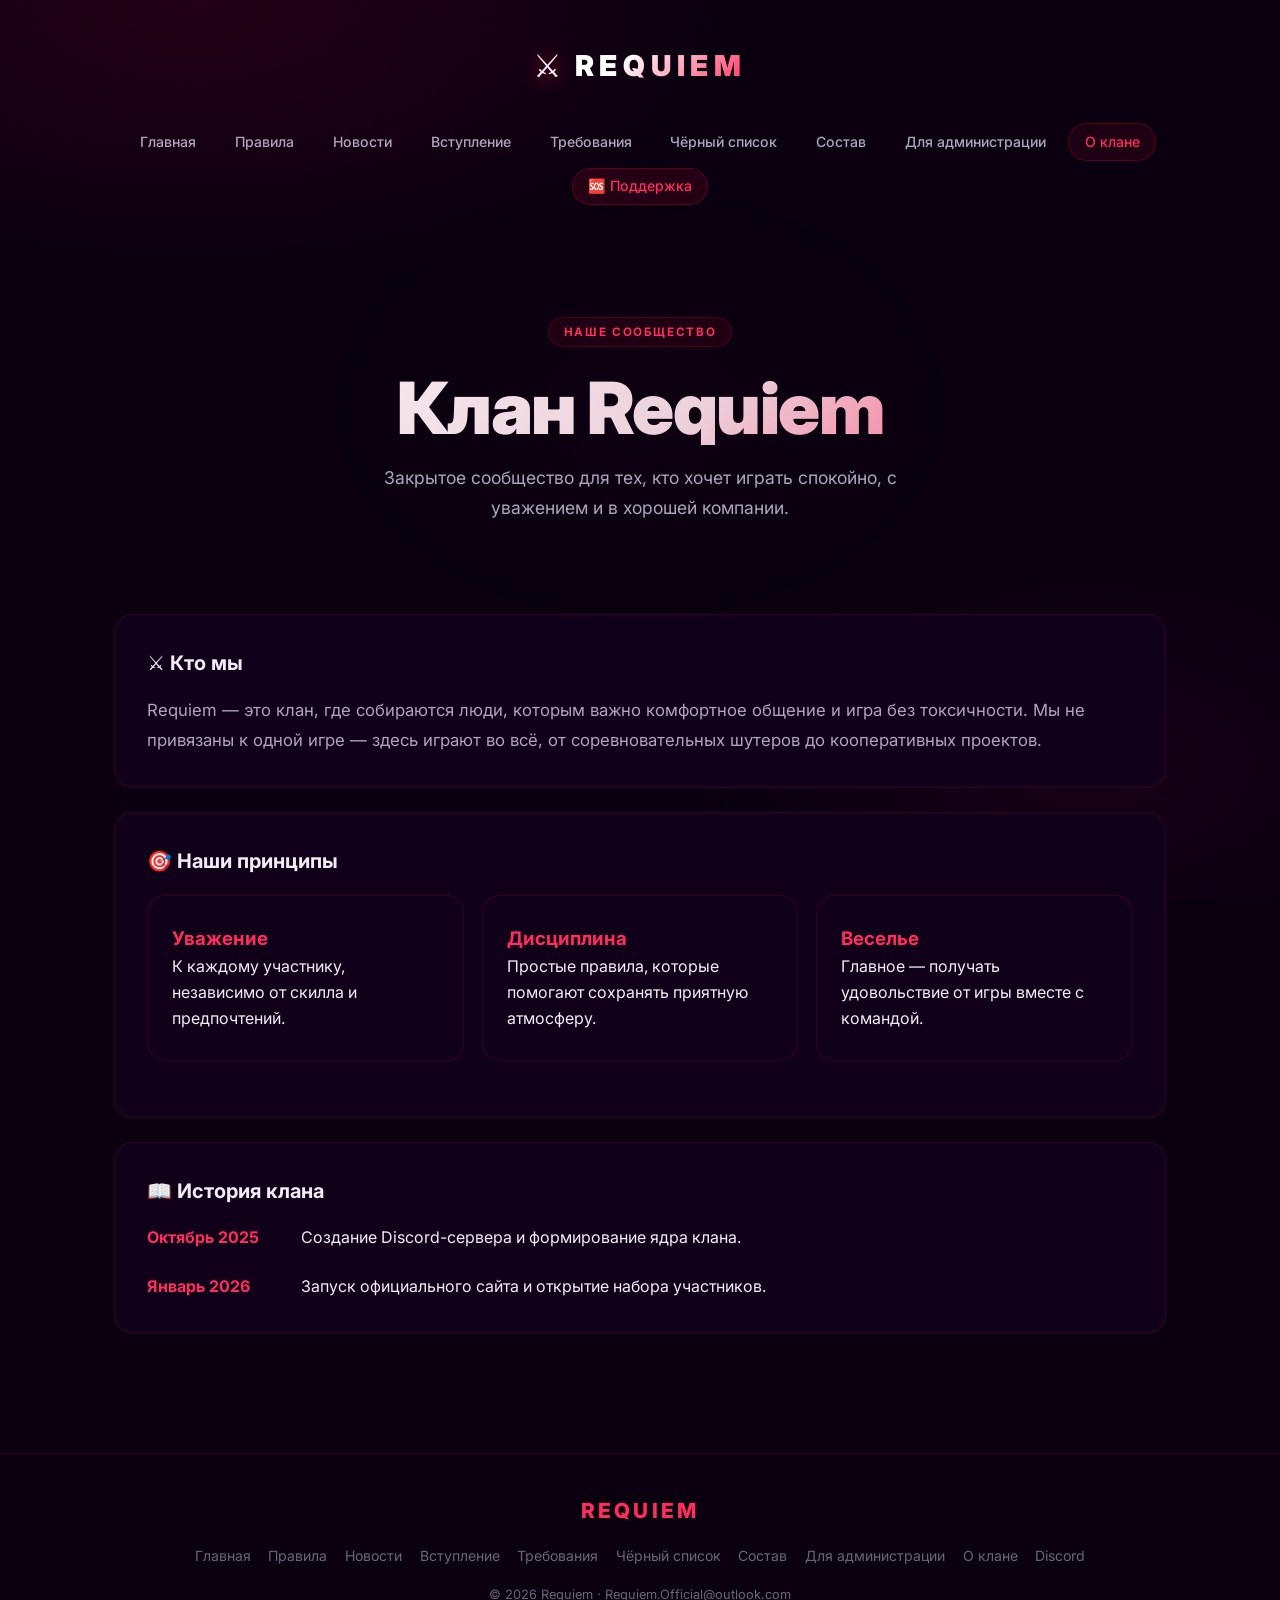
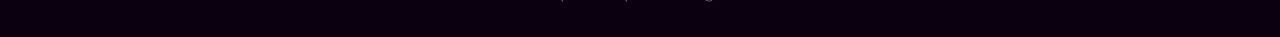
==== commit 576188f1: "Add files via upload" ====
--- a/about.html
+++ b/about.html
@@ -24,6 +24,7 @@
       <a href="requirements.html" class="nav-link">Требования</a>
       <a href="blacklist.html" class="nav-link">Чёрный список</a>
       <a href="members.html" class="nav-link">Состав</a>
+      <a href="staff-guide.html" class="nav-link">Для администрации</a>
       <a href="about.html" class="nav-link active">О клане</a>
       <a href="support.html" class="nav-link" style="background:rgba(232,0,58,0.12);color:var(--red-light);border:1px solid rgba(232,0,58,0.28);">🆘 Поддержка</a>
     </nav>
@@ -93,6 +94,7 @@
       <a href="requirements.html" class="footer-link">Требования</a>
       <a href="blacklist.html" class="footer-link">Чёрный список</a>
       <a href="members.html" class="footer-link">Состав</a>
+      <a href="staff-guide.html" class="footer-link">Для администрации</a>
       <a href="about.html" class="footer-link">О клане</a>
       <a href="https://discord.gg/u769kvpCT5" target="_blank" class="footer-link">Discord</a>
     </div>
